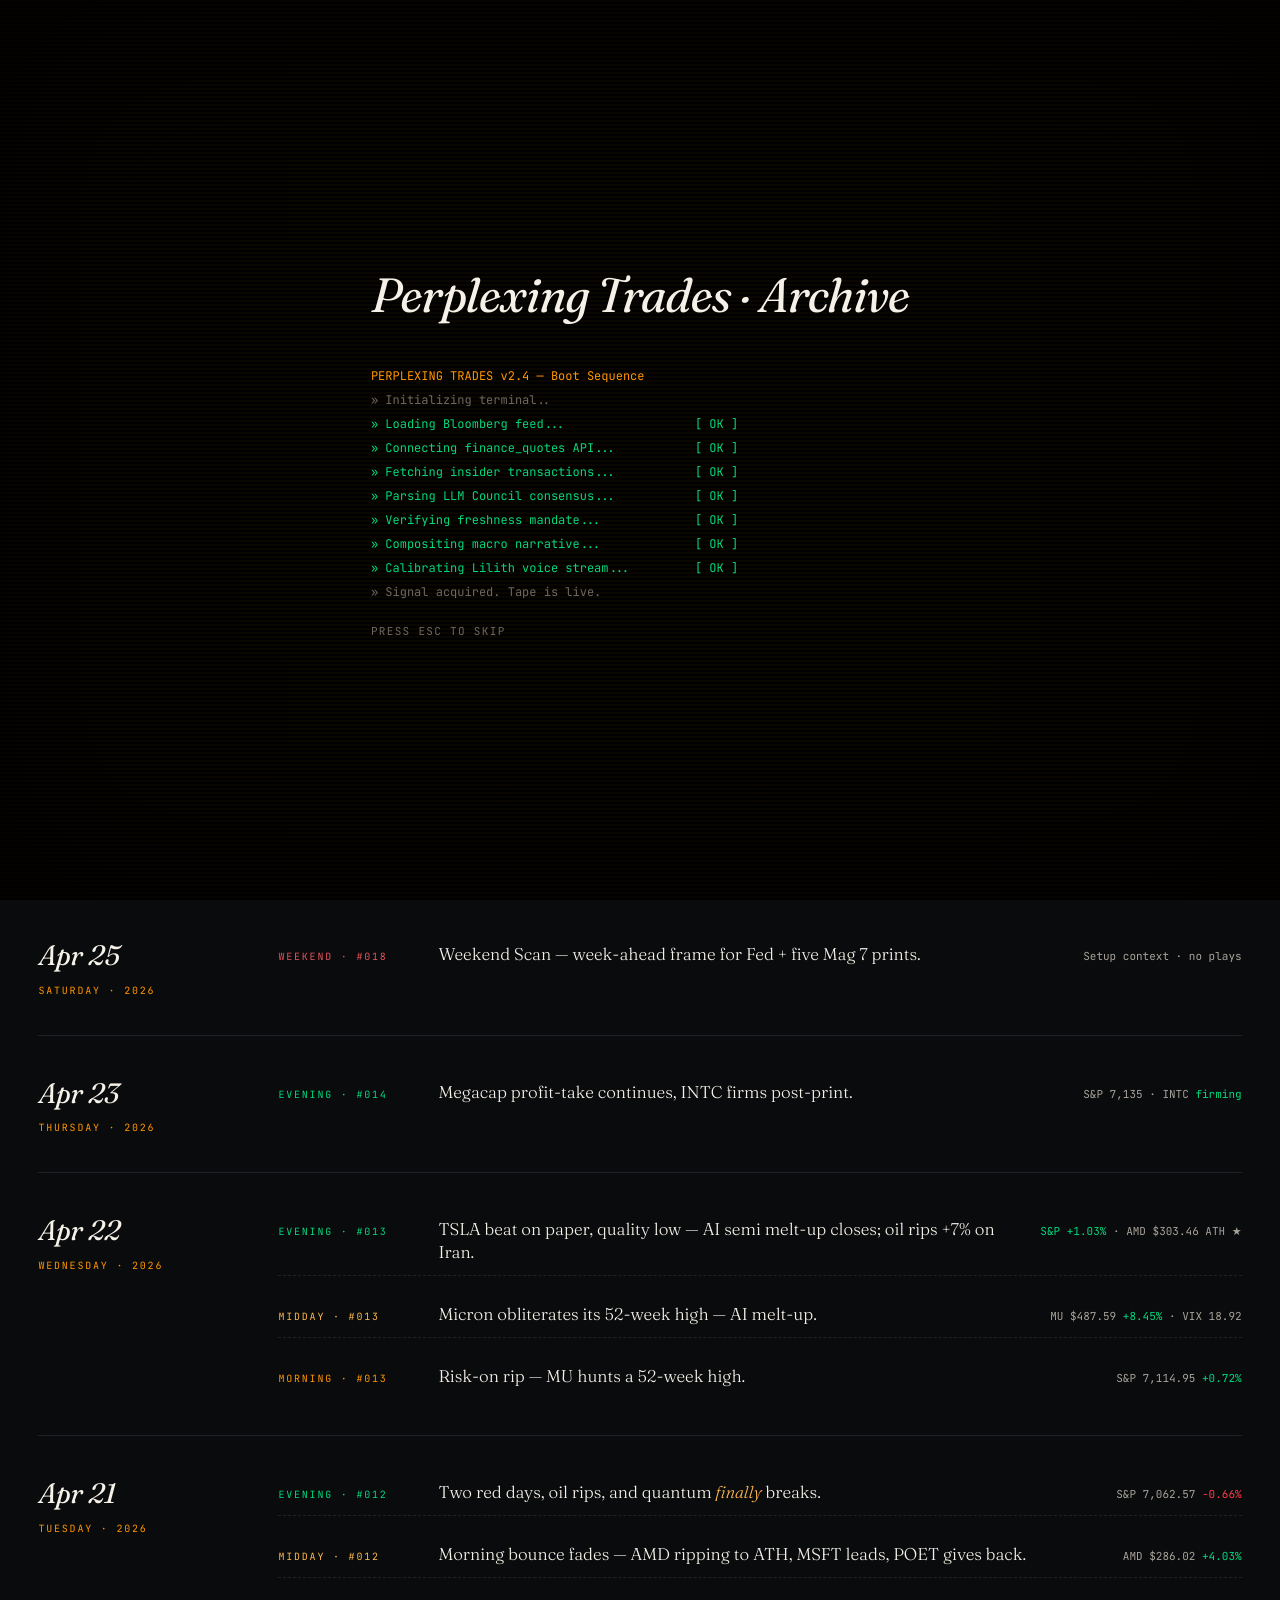
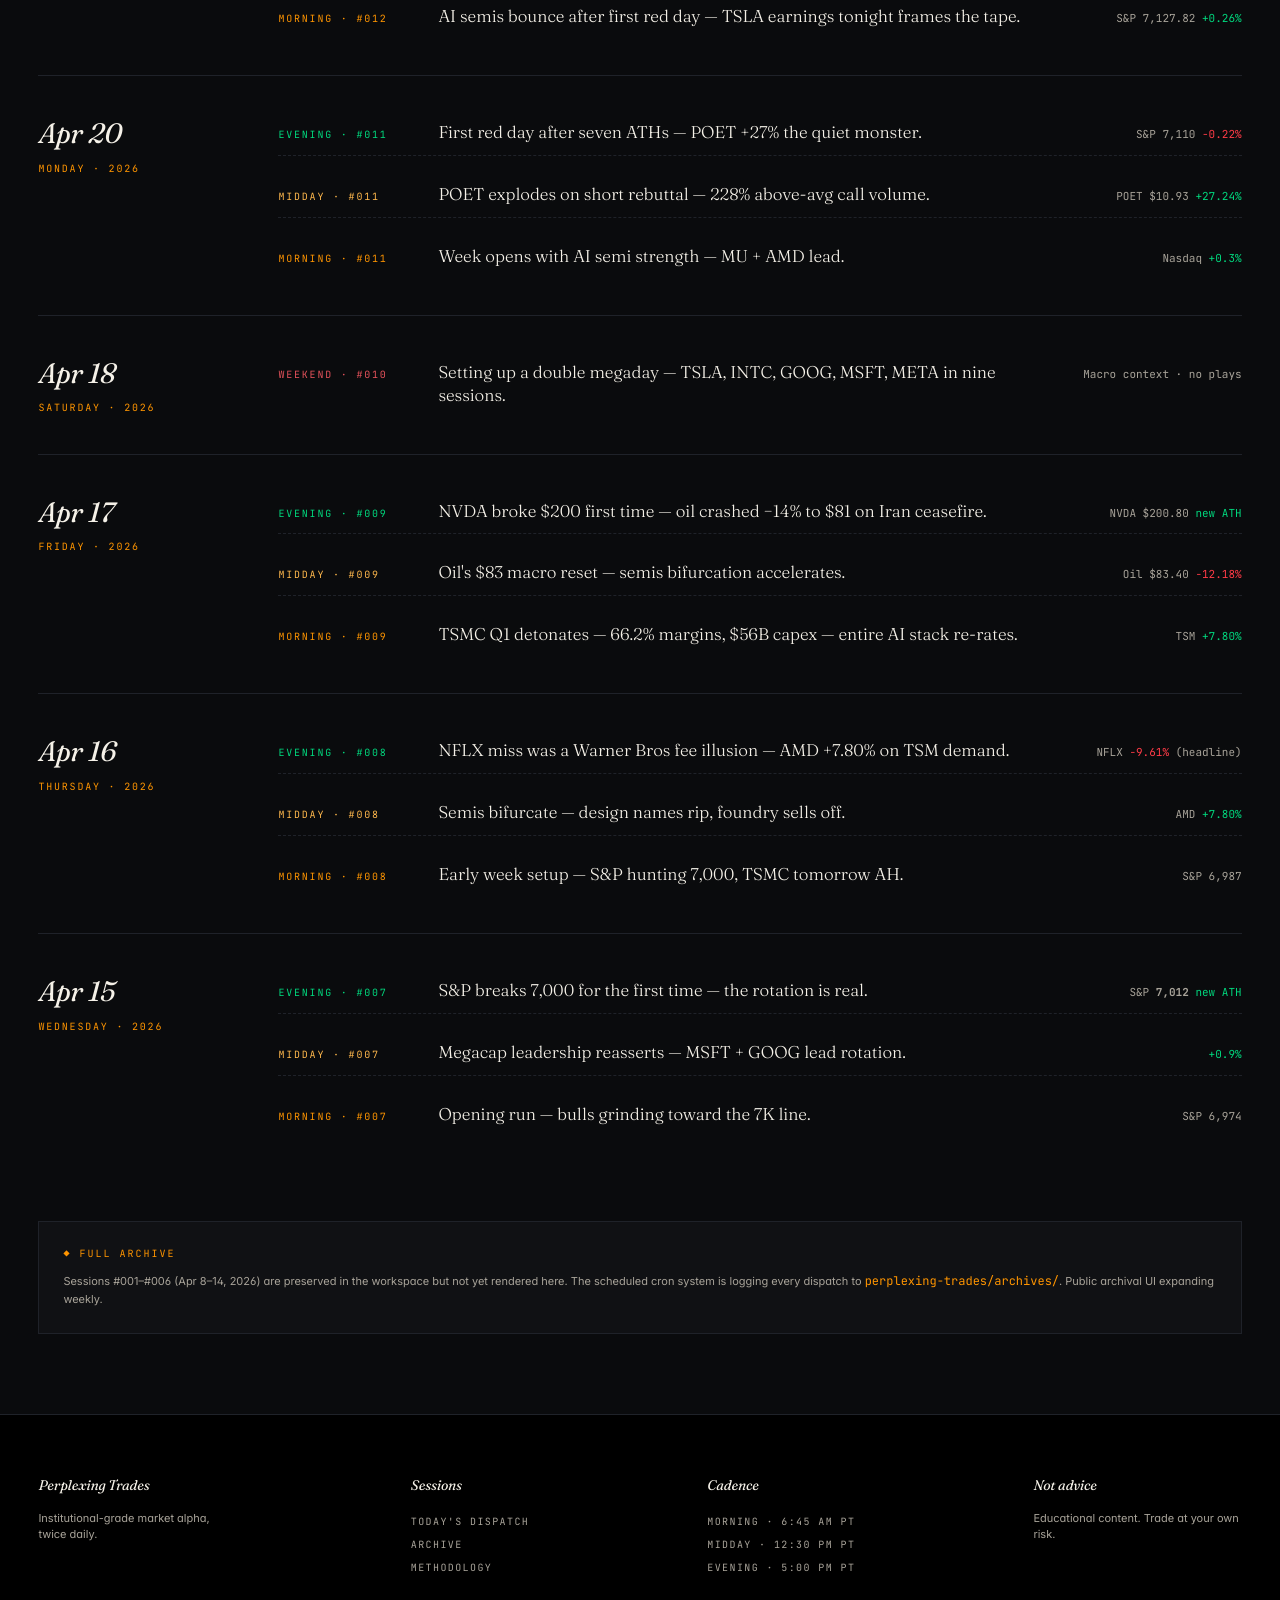
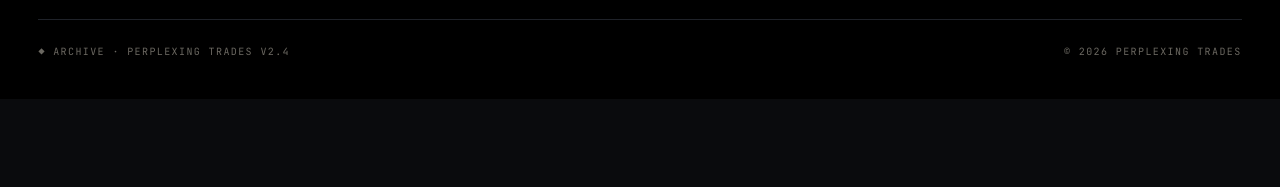
==== archive.html @ bf31ba73 "content+infra: Apr 28 Morning Alpha + automation markers - index.html: replace Apr 27 Evening Playbo" ====
<!DOCTYPE html>
<html lang="en">
<head>
<meta charset="UTF-8" />
<meta name="viewport" content="width=device-width, initial-scale=1, maximum-scale=5" />
<title>Archive — Perplexing Trades</title>
<link rel="preconnect" href="https://fonts.googleapis.com" />
<link rel="preconnect" href="https://fonts.gstatic.com" crossorigin />
<link href="https://fonts.googleapis.com/css2?family=Fraunces:ital,opsz,wght@0,9..144,300;0,9..144,400;0,9..144,500;1,9..144,300;1,9..144,400&family=Inter:wght@400;500;600&family=JetBrains+Mono:wght@400;500;600&display=swap" rel="stylesheet" />
<link rel="stylesheet" href="styles.css" />
<link rel="icon" type="image/svg+xml" href="data:image/svg+xml,%3Csvg xmlns='http://www.w3.org/2000/svg' viewBox='0 0 32 32'%3E%3Crect width='32' height='32' fill='%230A0B0D'/%3E%3Cpath d='M8 10h6a4 4 0 110 8H8V10zm0 10h6a4 4 0 110 8H8v-8z' fill='%23FF9500'/%3E%3C/svg%3E" />
<style>
  .arc-hero { padding: 100px var(--gutter) 40px; max-width: 1400px; margin: 0 auto; }
  .arc-hero .eyebrow { font-family: var(--mono); font-size: var(--text-xs); letter-spacing: 0.2em; text-transform: uppercase; color: var(--amber); margin-bottom: 28px; }
  .arc-hero h1 { font-family: var(--serif); font-weight: 400; font-size: clamp(42px, 6vw, 84px); line-height: 0.98; letter-spacing: -0.02em; color: var(--ink); max-width: 20ch; }
  .arc-hero h1 em { font-style: italic; color: var(--amber-soft); }
  .arc-hero .lede { font-family: var(--serif); font-size: var(--text-lg); line-height: 1.55; color: var(--ink-mute); max-width: 62ch; margin-top: 32px; font-weight: 300; }
  .arc-list { max-width: 1400px; margin: 0 auto; padding: 40px var(--gutter) 80px; }

  .arc-day {
    border-top: 1px solid var(--line);
    padding: 36px 0;
    display: grid;
    grid-template-columns: 200px 1fr;
    gap: 40px;
    transition: background .2s;
  }
  .arc-day:last-child { border-bottom: 1px solid var(--line); }
  .arc-day .date {
    font-family: var(--mono);
    font-size: var(--text-xs);
    letter-spacing: 0.18em;
    text-transform: uppercase;
    color: var(--amber);
    line-height: 1.6;
  }
  .arc-day .date strong { display: block; font-family: var(--serif); font-size: 28px; font-style: italic; font-weight: 400; color: var(--ink); letter-spacing: -0.01em; text-transform: none; margin-bottom: 4px; }
  .arc-day .sessions { display: flex; flex-direction: column; gap: 18px; }
  .arc-sess { display: flex; gap: 20px; align-items: baseline; padding: 10px 0; border-bottom: 1px dashed var(--line); }
  .arc-sess:last-child { border-bottom: none; }
  .arc-sess .kind { font-family: var(--mono); font-size: 10px; letter-spacing: 0.18em; text-transform: uppercase; color: var(--ink-mute); min-width: 140px; }
  .arc-sess .kind.morning { color: var(--amber); }
  .arc-sess .kind.midday { color: var(--amber-soft); }
  .arc-sess .kind.evening { color: var(--bull); }
  .arc-sess .kind.weekend { color: var(--cherry); }
  .arc-sess .title { font-family: var(--serif); font-size: var(--text-lg); color: var(--ink); line-height: 1.35; flex: 1; font-weight: 300; }
  .arc-sess .title em { font-style: italic; color: var(--amber-soft); }
  .arc-sess .stats { font-family: var(--mono); font-size: var(--text-sm); color: var(--ink-mute); font-feature-settings: 'tnum'; }
  .arc-sess .stats .up { color: var(--bull); } .arc-sess .stats .dn { color: var(--bear); }
  .arc-filter { display: flex; gap: 20px; padding: 20px 0; margin-bottom: 20px; font-family: var(--mono); font-size: var(--text-xs); letter-spacing: 0.14em; text-transform: uppercase; }
  .arc-filter .f { color: var(--ink-mute); cursor: default; padding: 6px 14px; border: 1px solid var(--line); border-radius: 2px; }
  .arc-filter .f.active { color: var(--amber); border-color: var(--amber); }

  @media (max-width: 900px) {
    .arc-day { grid-template-columns: 1fr; gap: 14px; }
    .arc-sess { flex-direction: column; gap: 4px; align-items: flex-start; }
    .arc-sess .kind { min-width: 0; }
  }
</style>
</head>
<body>

<div id="boot" class="boot">
  <div class="boot-scan"></div>
  <div class="boot-crt"></div>
  <div class="boot-inner">
    <div class="boot-title">Perplexing <em>Trades</em> · Archive</div>
    <div id="boot-log" class="boot-log"></div>
    <div style="margin-top:20px;color:var(--ink-dim);font-size:11px;letter-spacing:.12em;">PRESS ESC TO SKIP</div>
  </div>
</div>
<div class="grain"></div>

<header class="topbar">
  <div class="topbar-left">
    <a href="index.html" class="logo" style="border:none">
      <svg width="22" height="22" viewBox="0 0 24 24" fill="none"><rect x="1.5" y="1.5" width="21" height="21" stroke="currentColor" stroke-width="1.5"/><path d="M6 6h5a2.5 2.5 0 010 5H6V6zm0 7h12" stroke="currentColor" stroke-width="1.8" stroke-linecap="square"/></svg>
      Perplexing <em style="font-style:italic">Trades</em>
    </a>
    <span class="sess-badge">Archive · All Dispatches</span>
  </div>
  <div class="topbar-right">
    <nav class="nav">
      <a href="index.html">Market Alpha</a>
      <a href="methodology.html">Methodology</a>
      <a href="archive.html" class="active">Archive</a>
    </nav>
    <div class="timestamp" id="live-ts"></div>
  </div>
</header>

<section class="arc-hero">
  <div class="eyebrow">◆ Archive · Sessions #001 to #019</div>
  <h1>Every dispatch, <em>searchable</em> and dated.</h1>
  <p class="lede">Morning Alpha, Midday Pulse, Evening Playbook, Weekend Scan — every session lands here with its headline, story summary, and the day's tape. Browse, jump, or read in sequence.</p>
</section>

<section class="arc-list">
  <div class="arc-filter">
    <span class="f active">All</span>
    <span class="f">Morning</span>
    <span class="f">Midday</span>
    <span class="f">Evening</span>
    <span class="f">Weekend</span>
  </div>

  <!--
    PT_ARCHIVE_ROWS_START
    Scheduled agents append the latest session row(s) at the TOP of this zone.
    Match the existing markup pattern. Group by date with .arc-day; within
    each day, list sessions newest-first (Evening above Midday above Morning).
    Do not edit rows older than the most recent two days from this zone.
  -->

  <!-- Apr 28 — Session #020 -->
  <div class="arc-day">
    <div class="date"><strong>Apr 28</strong>Tuesday · 2026</div>
    <div class="sessions">
      <div class="arc-sess">
        <span class="kind morning">Morning · #020</span>
        <span class="title">Futures soften into <em>Mag 7 + FOMC apex</em> — oil rips, gold sells, dispersion is the trade.</span>
        <span class="stats">SPY 712.54 <span class="dn">−0.37%</span> · USO <span class="up">+3.03%</span></span>
      </div>
    </div>
  </div>

  <!-- Apr 27 — Session #019 -->
  <div class="arc-day">
    <div class="date"><strong>Apr 27</strong>Monday · 2026</div>
    <div class="sessions">
      <div class="arc-sess">
        <span class="kind evening">Evening · #019</span>
        <span class="title">Tape holds firm into <em>Mag 7 + Fed week</em> — Hormuz oil bid, AI bifurcates.</span>
        <span class="stats">SPY 715.10 <span class="up">+0.16%</span> · NVDA <span class="up">+4.00%</span></span>
      </div>
    </div>
  </div>

  <!-- Apr 25 — Session #018 weekend -->
  <div class="arc-day">
    <div class="date"><strong>Apr 25</strong>Saturday · 2026</div>
    <div class="sessions">
      <div class="arc-sess">
        <span class="kind weekend">Weekend · #018</span>
        <span class="title">Weekend Scan — week-ahead frame for Fed + five Mag 7 prints.</span>
        <span class="stats">Setup context · no plays</span>
      </div>
    </div>
  </div>

  <!-- Apr 23 — Session #014 -->
  <div class="arc-day">
    <div class="date"><strong>Apr 23</strong>Thursday · 2026</div>
    <div class="sessions">
      <div class="arc-sess">
        <span class="kind evening">Evening · #014</span>
        <span class="title">Megacap profit-take continues, INTC firms post-print.</span>
        <span class="stats">S&amp;P 7,135 · INTC <span class="up">firming</span></span>
      </div>
    </div>
  </div>

  <!-- Apr 22 — Session #013 -->
  <div class="arc-day">
    <div class="date"><strong>Apr 22</strong>Wednesday · 2026</div>
    <div class="sessions">
      <div class="arc-sess">
        <span class="kind evening">Evening · #013</span>
        <span class="title">TSLA beat on paper, quality low — AI semi melt-up closes; oil rips +7% on Iran.</span>
        <span class="stats"><span class="up">S&amp;P +1.03%</span> · AMD $303.46 ATH ★</span>
      </div>
      <div class="arc-sess">
        <span class="kind midday">Midday · #013</span>
        <span class="title">Micron obliterates its 52-week high — AI melt-up.</span>
        <span class="stats">MU $487.59 <span class="up">+8.45%</span> · VIX 18.92</span>
      </div>
      <div class="arc-sess">
        <span class="kind morning">Morning · #013</span>
        <span class="title">Risk-on rip — MU hunts a 52-week high.</span>
        <span class="stats">S&amp;P 7,114.95 <span class="up">+0.72%</span></span>
      </div>
    </div>
  </div>

  <!-- Apr 21 — Session #012 -->
  <div class="arc-day">
    <div class="date"><strong>Apr 21</strong>Tuesday · 2026</div>
    <div class="sessions">
      <div class="arc-sess">
        <span class="kind evening">Evening · #012</span>
        <span class="title">Two red days, oil rips, and quantum <em>finally</em> breaks.</span>
        <span class="stats">S&amp;P 7,062.57 <span class="dn">−0.66%</span></span>
      </div>
      <div class="arc-sess">
        <span class="kind midday">Midday · #012</span>
        <span class="title">Morning bounce fades — AMD ripping to ATH, MSFT leads, POET gives back.</span>
        <span class="stats">AMD $286.02 <span class="up">+4.03%</span></span>
      </div>
      <div class="arc-sess">
        <span class="kind morning">Morning · #012</span>
        <span class="title">AI semis bounce after first red day — TSLA earnings tonight frames the tape.</span>
        <span class="stats">S&amp;P 7,127.82 <span class="up">+0.26%</span></span>
      </div>
    </div>
  </div>

  <!-- Apr 20 — Session #011 -->
  <div class="arc-day">
    <div class="date"><strong>Apr 20</strong>Monday · 2026</div>
    <div class="sessions">
      <div class="arc-sess">
        <span class="kind evening">Evening · #011</span>
        <span class="title">First red day after seven ATHs — POET +27% the quiet monster.</span>
        <span class="stats">S&amp;P 7,110 <span class="dn">−0.22%</span></span>
      </div>
      <div class="arc-sess">
        <span class="kind midday">Midday · #011</span>
        <span class="title">POET explodes on short rebuttal — 228% above-avg call volume.</span>
        <span class="stats">POET $10.93 <span class="up">+27.24%</span></span>
      </div>
      <div class="arc-sess">
        <span class="kind morning">Morning · #011</span>
        <span class="title">Week opens with AI semi strength — MU + AMD lead.</span>
        <span class="stats">Nasdaq <span class="up">+0.3%</span></span>
      </div>
    </div>
  </div>

  <!-- Apr 18 Weekend Scan -->
  <div class="arc-day">
    <div class="date"><strong>Apr 18</strong>Saturday · 2026</div>
    <div class="sessions">
      <div class="arc-sess">
        <span class="kind weekend">Weekend · #010</span>
        <span class="title">Setting up a double megaday — TSLA, INTC, GOOG, MSFT, META in nine sessions.</span>
        <span class="stats">Macro context · no plays</span>
      </div>
    </div>
  </div>

  <!-- Apr 17 Session #009 -->
  <div class="arc-day">
    <div class="date"><strong>Apr 17</strong>Friday · 2026</div>
    <div class="sessions">
      <div class="arc-sess">
        <span class="kind evening">Evening · #009</span>
        <span class="title">NVDA broke $200 first time — oil crashed −14% to $81 on Iran ceasefire.</span>
        <span class="stats">NVDA $200.80 <span class="up">new ATH</span></span>
      </div>
      <div class="arc-sess">
        <span class="kind midday">Midday · #009</span>
        <span class="title">Oil's $83 macro reset — semis bifurcation accelerates.</span>
        <span class="stats">Oil $83.40 <span class="dn">−12.18%</span></span>
      </div>
      <div class="arc-sess">
        <span class="kind morning">Morning · #009</span>
        <span class="title">TSMC Q1 detonates — 66.2% margins, $56B capex — entire AI stack re-rates.</span>
        <span class="stats">TSM <span class="up">+7.80%</span></span>
      </div>
    </div>
  </div>

  <!-- Apr 16 #008 -->
  <div class="arc-day">
    <div class="date"><strong>Apr 16</strong>Thursday · 2026</div>
    <div class="sessions">
      <div class="arc-sess">
        <span class="kind evening">Evening · #008</span>
        <span class="title">NFLX miss was a Warner Bros fee illusion — AMD +7.80% on TSM demand.</span>
        <span class="stats">NFLX <span class="dn">−9.61%</span> (headline)</span>
      </div>
      <div class="arc-sess">
        <span class="kind midday">Midday · #008</span>
        <span class="title">Semis bifurcate — design names rip, foundry sells off.</span>
        <span class="stats">AMD <span class="up">+7.80%</span></span>
      </div>
      <div class="arc-sess">
        <span class="kind morning">Morning · #008</span>
        <span class="title">Early week setup — S&amp;P hunting 7,000, TSMC tomorrow AH.</span>
        <span class="stats">S&amp;P 6,987</span>
      </div>
    </div>
  </div>

  <!-- Apr 15 #007 -->
  <div class="arc-day">
    <div class="date"><strong>Apr 15</strong>Wednesday · 2026</div>
    <div class="sessions">
      <div class="arc-sess">
        <span class="kind evening">Evening · #007</span>
        <span class="title">S&amp;P breaks 7,000 for the first time — the rotation is real.</span>
        <span class="stats">S&amp;P <strong>7,012</strong> <span class="up">new ATH</span></span>
      </div>
      <div class="arc-sess">
        <span class="kind midday">Midday · #007</span>
        <span class="title">Megacap leadership reasserts — MSFT + GOOG lead rotation.</span>
        <span class="stats"><span class="up">+0.9%</span></span>
      </div>
      <div class="arc-sess">
        <span class="kind morning">Morning · #007</span>
        <span class="title">Opening run — bulls grinding toward the 7K line.</span>
        <span class="stats">S&amp;P 6,974</span>
      </div>
    </div>
  </div>

  <!-- PT_ARCHIVE_ROWS_END -->

  <!-- Archive note -->
  <div style="margin-top: 48px; padding: 24px; background: var(--bg-elev); border: 1px solid var(--line); font-family: var(--sans); font-size: var(--text-sm); color: var(--ink-mute); line-height: 1.6;">
    <span style="font-family: var(--mono); font-size: 10px; letter-spacing: 0.2em; text-transform: uppercase; color: var(--amber); display: block; margin-bottom: 10px;">◆ Full archive</span>
    Sessions #001–#006 (Apr 8–14, 2026) are preserved in the workspace but not yet rendered here. The scheduled cron system is logging every dispatch to <code style="font-family: var(--mono); color: var(--amber); font-size: 12px;">perplexing-trades/archives/</code>. Public archival UI expanding weekly.
  </div>
</section>

<footer class="footer">
  <div class="footer-wrap">
    <div class="fcol">
      <h4>Perplexing <em>Trades</em></h4>
      <p style="color:var(--ink-mute);font-family:var(--sans);text-transform:none;letter-spacing:0;font-size:var(--text-sm);max-width:28ch;">Institutional-grade market alpha, twice daily.</p>
    </div>
    <div class="fcol">
      <h4>Sessions</h4>
      <a href="index.html">Today's Dispatch</a>
      <a href="archive.html">Archive</a>
      <a href="methodology.html">Methodology</a>
    </div>
    <div class="fcol">
      <h4>Cadence</h4>
      <span style="color:var(--ink-mute);display:block;padding:4px 0;">Morning · 6:45 AM PT</span>
      <span style="color:var(--ink-mute);display:block;padding:4px 0;">Midday · 12:30 PM PT</span>
      <span style="color:var(--ink-mute);display:block;padding:4px 0;">Evening · 5:00 PM PT</span>
    </div>
    <div class="fcol">
      <h4>Not advice</h4>
      <p style="color:var(--ink-mute);font-family:var(--sans);text-transform:none;letter-spacing:0;font-size:var(--text-sm);max-width:30ch;">Educational content. Trade at your own risk.</p>
    </div>
  </div>
  <div class="footer-bar">
    <span>◆ Archive · Perplexing Trades v2.4</span>
    <span>© 2026 Perplexing Trades</span>
  </div>
</footer>

<script src="app.js"></script>
</body>
</html>
---- styles.css ----
/* ============================================
   PERPLEXING TRADES — BLOOMBERG × A24 SYSTEM
   Deep charcoal near-black · institutional amber
   Editorial serif · monospace data · cinematic grain
   ============================================ */

:root {
  /* Palette */
  --bg: #0A0B0D;
  --bg-elev: #101114;
  --bg-card: #13151A;
  --bg-hover: #181A20;
  --line: #1F2229;
  --line-bright: #2D3138;

  --ink: #F5F1E8;           /* editorial off-white */
  --ink-mute: #A8A399;
  --ink-dim: #6B6861;

  --amber: #FF9500;         /* Bloomberg-adjacent */
  --amber-soft: #FFB84D;
  --amber-deep: #CC7700;

  --bull: #00D97E;          /* restrained green */
  --bear: #FF3B47;          /* muted red */
  --neutral: var(--amber);

  --cherry: #E4525B;        /* Lilith accent */

  /* Typography */
  --serif: 'Fraunces', 'GT Sectra', 'Canela', Georgia, serif;
  --sans: 'Inter', 'GT America', -apple-system, sans-serif;
  --mono: 'JetBrains Mono', 'IBM Plex Mono', monospace;

  /* Scale */
  --text-xs: 10px;
  --text-sm: 11px;
  --text-body: 13px;
  --text-md: 14px;
  --text-lg: 17px;
  --text-xl: 22px;
  --text-2xl: 32px;
  --text-3xl: 48px;
  --text-hero: clamp(42px, 6.5vw, 104px);

  /* Space */
  --gutter: clamp(16px, 3vw, 40px);
  --rhythm: 64px;
}

* { box-sizing: border-box; margin: 0; padding: 0; }
html { scroll-behavior: smooth; }
body {
  background: var(--bg);
  color: var(--ink);
  font-family: var(--sans);
  font-size: var(--text-body);
  line-height: 1.5;
  font-feature-settings: 'ss01', 'cv11', 'cv09';
  -webkit-font-smoothing: antialiased;
  text-rendering: geometricPrecision;
  overflow-x: hidden;
}

/* ─── GRAIN OVERLAY (cinematic) ─── */
.grain {
  position: fixed; inset: 0; pointer-events: none; z-index: 200;
  opacity: 0.09;
  mix-blend-mode: overlay;
  background-image: url("data:image/svg+xml,%3Csvg viewBox='0 0 300 300' xmlns='http://www.w3.org/2000/svg'%3E%3Cfilter id='n'%3E%3CfeTurbulence type='fractalNoise' baseFrequency='0.9' numOctaves='3'/%3E%3C/filter%3E%3Crect width='100%25' height='100%25' filter='url(%23n)' opacity='0.65'/%3E%3C/svg%3E");
}

/* ─── LINKS ─── */
a { color: var(--amber); text-decoration: none; border-bottom: 1px solid rgba(255,149,0,0.2); transition: border-color .2s; }
a:hover { border-bottom-color: var(--amber); }

/* ─── TOP BAR ─── */
.topbar {
  position: sticky; top: 0; z-index: 100;
  background: rgba(10,11,13,0.85);
  backdrop-filter: blur(20px) saturate(1.2);
  border-bottom: 1px solid var(--line);
  padding: 10px var(--gutter);
  display: flex; align-items: center; justify-content: space-between;
  font-family: var(--mono);
  font-size: var(--text-xs);
  letter-spacing: 0.12em;
  text-transform: uppercase;
}
.topbar-left { display: flex; align-items: center; gap: 24px; }
.logo { display: flex; align-items: center; gap: 10px; font-family: var(--serif); font-size: var(--text-lg); letter-spacing: 0; text-transform: none; color: var(--ink); font-weight: 500; font-style: italic; }
.logo svg { color: var(--amber); }
.sess-badge { display: flex; align-items: center; gap: 8px; color: var(--amber); font-weight: 500; }
.sess-badge::before { content: ''; width: 6px; height: 6px; border-radius: 50%; background: var(--amber); box-shadow: 0 0 12px var(--amber); animation: pulse 2s ease-in-out infinite; }
@keyframes pulse { 0%, 100% { opacity: 1; } 50% { opacity: 0.3; } }
.topbar-right { display: flex; align-items: center; gap: 20px; color: var(--ink-mute); }
.topbar-right .nav { display: flex; gap: 18px; }
.topbar-right a { border: none; color: var(--ink-mute); }
.topbar-right a:hover { color: var(--ink); }
.topbar-right a.active { color: var(--amber); }
.timestamp { color: var(--ink-mute); }
.timestamp strong { color: var(--ink); font-weight: 500; }

/* ─── TICKER TAPE ─── */
.ticker-tape {
  background: #000;
  border-bottom: 1px solid var(--line);
  overflow: hidden;
  padding: 10px 0;
  font-family: var(--mono);
  font-size: var(--text-xs);
  letter-spacing: 0.08em;
}
.ticker-track { display: flex; gap: 48px; white-space: nowrap; animation: scroll 80s linear infinite; }
.ticker-item { color: var(--ink-mute); }
.ticker-item .t { color: var(--amber); font-weight: 600; margin-right: 8px; }
.ticker-item .up { color: var(--bull); }
.ticker-item .dn { color: var(--bear); }
@keyframes scroll { from { transform: translateX(0); } to { transform: translateX(-50%); } }

/* ─── HERO ─── */
.hero {
  padding: 80px var(--gutter) 60px;
  position: relative;
  max-width: 1600px; margin: 0 auto;
}
.hero-meta {
  display: flex; gap: 32px; align-items: center;
  margin-bottom: 56px;
  font-family: var(--mono);
  font-size: var(--text-xs);
  letter-spacing: 0.14em;
  text-transform: uppercase;
  color: var(--ink-dim);
}
.hero-meta .dot { color: var(--amber); }
.hero-eyebrow {
  font-family: var(--mono);
  font-size: var(--text-xs);
  letter-spacing: 0.2em;
  text-transform: uppercase;
  color: var(--amber);
  margin-bottom: 28px;
}
.hero h1 {
  font-family: var(--serif);
  font-weight: 400;
  font-size: var(--text-hero);
  line-height: 0.96;
  letter-spacing: -0.02em;
  color: var(--ink);
  max-width: 16ch;
  margin-bottom: 48px;
}
.hero h1 em { font-style: italic; color: var(--amber-soft); }
.hero-grid {
  display: grid;
  grid-template-columns: 1.3fr 1fr;
  gap: 80px;
  align-items: start;
}
.hero-narrative p {
  font-family: var(--serif);
  font-size: var(--text-lg);
  line-height: 1.6;
  color: var(--ink);
  margin-bottom: 22px;
  font-weight: 300;
}
.hero-narrative p:first-child::first-letter {
  font-family: var(--serif);
  float: left;
  font-size: 72px;
  line-height: 0.85;
  padding: 8px 10px 0 0;
  color: var(--amber);
  font-weight: 400;
}
.hero-narrative sup { color: var(--amber); font-family: var(--mono); font-size: 10px; font-weight: 600; cursor: help; padding-left: 2px; }

.hero-aside {
  position: sticky; top: 72px;
  border-left: 1px solid var(--line);
  padding-left: 32px;
}
.hero-aside .aside-label {
  font-family: var(--mono);
  font-size: var(--text-xs);
  letter-spacing: 0.18em;
  text-transform: uppercase;
  color: var(--amber);
  margin-bottom: 24px;
}
.ha-stat { padding: 16px 0; border-bottom: 1px solid var(--line); }
.ha-stat:last-child { border-bottom: none; }
.ha-stat-label { font-family: var(--mono); font-size: var(--text-xs); color: var(--ink-mute); letter-spacing: 0.1em; text-transform: uppercase; margin-bottom: 6px; }
.ha-stat-val { font-family: var(--serif); font-size: 28px; line-height: 1; color: var(--ink); letter-spacing: -0.01em; }
.ha-stat-chg { font-family: var(--mono); font-size: var(--text-sm); margin-top: 6px; }
.up { color: var(--bull); } .dn { color: var(--bear); } .neut { color: var(--amber); }

/* ─── SECTION ─── */
.section { max-width: 1600px; margin: 0 auto; padding: 80px var(--gutter); position: relative; }
.section-head {
  display: flex; align-items: baseline; justify-content: space-between;
  margin-bottom: 48px;
  padding-bottom: 18px;
  border-bottom: 1px solid var(--line);
}
.section-head .sh-left { display: flex; align-items: baseline; gap: 24px; }
.section-head h2 {
  font-family: var(--serif);
  font-weight: 400;
  font-size: 36px;
  letter-spacing: -0.01em;
  color: var(--ink);
}
.section-head h2 em { font-style: italic; color: var(--amber); }
.section-head .kicker {
  font-family: var(--mono);
  font-size: var(--text-xs);
  letter-spacing: 0.2em;
  text-transform: uppercase;
  color: var(--ink-mute);
}
.section-head .rhs {
  font-family: var(--mono);
  font-size: var(--text-xs);
  letter-spacing: 0.14em;
  text-transform: uppercase;
  color: var(--ink-dim);
}

/* ─── KEY NUMBERS TABLE ─── */
.kn-wrap { overflow-x: auto; margin: 0 calc(-1 * var(--gutter)); padding: 0 var(--gutter); }
table.kn-table {
  width: 100%;
  border-collapse: collapse;
  font-family: var(--mono);
  font-size: var(--text-sm);
  min-width: 720px;
}
.kn-table thead th {
  text-align: left;
  padding: 10px 16px;
  border-bottom: 1px solid var(--line-bright);
  font-family: var(--mono);
  font-size: 10px;
  letter-spacing: 0.18em;
  text-transform: uppercase;
  color: var(--ink-mute);
  font-weight: 500;
  background: var(--bg);
  position: sticky; top: 0;
}
.kn-table tbody tr { transition: background .15s; }
.kn-table tbody tr:hover { background: var(--bg-hover); }
.kn-table tbody td {
  padding: 13px 16px;
  border-bottom: 1px solid var(--line);
  vertical-align: middle;
}
.kn-table td.sym { color: var(--amber); font-weight: 600; letter-spacing: 0.04em; }
.kn-table td.name { font-family: var(--sans); color: var(--ink); font-size: var(--text-sm); }
.kn-table td.price { text-align: right; color: var(--ink); font-feature-settings: 'tnum'; letter-spacing: 0; }
.kn-table td.chg { text-align: right; font-feature-settings: 'tnum'; }
.kn-table td.note { font-family: var(--sans); color: var(--ink-mute); font-size: var(--text-sm); }
.kn-table .spark { width: 68px; height: 18px; }

/* ─── SECTOR VIBES ─── */
.sv-grid { display: grid; grid-template-columns: repeat(auto-fit, minmax(220px, 1fr)); gap: 1px; background: var(--line); border: 1px solid var(--line); }
.sv-item { background: var(--bg-card); padding: 24px; position: relative; }
.sv-item::before {
  content: ''; position: absolute; top: 0; left: 0; height: 3px; width: 40px;
}
.sv-item.bull::before { background: var(--bull); }
.sv-item.bear::before { background: var(--bear); }
.sv-item.neutral::before { background: var(--amber); }
.sv-label { font-family: var(--mono); font-size: 10px; letter-spacing: 0.2em; text-transform: uppercase; color: var(--ink-mute); margin-bottom: 14px; }
.sv-vibe { font-family: var(--serif); font-size: 22px; font-weight: 400; color: var(--ink); margin-bottom: 10px; letter-spacing: -0.01em; }
.sv-item.bull .sv-vibe { color: var(--bull); }
.sv-item.bear .sv-vibe { color: var(--bear); }
.sv-item.neutral .sv-vibe { color: var(--amber); }
.sv-note { font-size: var(--text-sm); color: var(--ink-mute); line-height: 1.5; font-family: var(--sans); }

/* ─── PLAYS GRID (editorial cards) ─── */
.plays { display: grid; grid-template-columns: repeat(auto-fit, minmax(320px, 1fr)); gap: 1px; background: var(--line); border: 1px solid var(--line); }
.play {
  background: var(--bg-card);
  padding: 28px;
  position: relative;
  display: flex; flex-direction: column; gap: 16px;
  transition: background .2s;
}
.play:hover { background: var(--bg-hover); }
.play::before { content: ''; position: absolute; top: 0; left: 0; width: 4px; height: 100%; background: var(--line); }
.play.bull::before { background: var(--bull); }
.play.bear::before { background: var(--bear); }
.play-head { display: flex; align-items: baseline; justify-content: space-between; }
.play-sym { font-family: var(--serif); font-size: 34px; font-weight: 500; letter-spacing: -0.02em; color: var(--ink); line-height: 1; }
.play-dir { font-family: var(--mono); font-size: var(--text-xs); letter-spacing: 0.2em; text-transform: uppercase; padding: 4px 10px; border: 1px solid var(--line-bright); border-radius: 2px; }
.play.bull .play-dir { color: var(--bull); border-color: rgba(0,217,126,0.4); }
.play.bear .play-dir { color: var(--bear); border-color: rgba(255,59,71,0.4); }
.play-name { font-family: var(--mono); font-size: var(--text-sm); color: var(--ink-mute); letter-spacing: 0.08em; text-transform: uppercase; margin-top: -10px; }
.play-levels { display: grid; grid-template-columns: 1fr 1fr; gap: 10px 14px; padding: 14px 0; border-top: 1px solid var(--line); border-bottom: 1px solid var(--line); font-family: var(--mono); font-size: var(--text-sm); }
.play-levels .lbl { font-size: 10px; letter-spacing: 0.16em; text-transform: uppercase; color: var(--ink-mute); margin-bottom: 4px; }
.play-levels .val { color: var(--ink); font-feature-settings: 'tnum'; line-height: 1.35; }
.play-levels .val.tp-s { color: var(--bull); }
.play-levels .val.tp-l { color: var(--amber); }
.play-levels .val.stop { color: var(--bear); }
.play-levels .val.entry { color: var(--ink); }
.play-levels .sub { display: block; font-size: 10px; color: var(--ink-mute); margin-top: 4px; letter-spacing: 0.02em; text-transform: none; white-space: normal; word-break: break-word; overflow-wrap: anywhere; line-height: 1.4; }
.play-body { font-family: var(--serif); font-size: var(--text-md); color: var(--ink); line-height: 1.55; font-weight: 300; }
.play-caption { font-family: var(--mono); font-size: 10px; letter-spacing: 0.18em; text-transform: uppercase; color: var(--amber); margin-bottom: 6px; }
.play-caption.bear-c { color: var(--bear); }
.play-caption.bull-c { color: var(--bull); }
.play-breaker { font-size: var(--text-sm); color: var(--ink-mute); line-height: 1.55; font-family: var(--sans); }

/* ─── LILITH BLOCK ─── */
.lilith-section { padding: 80px var(--gutter); background: linear-gradient(180deg, transparent 0%, rgba(255,149,0,0.04) 100%); }
.lilith-wrap { max-width: 1600px; margin: 0 auto; display: grid; grid-template-columns: 360px 1fr; gap: 64px; align-items: center; }
.lilith-portrait { position: relative; aspect-ratio: 1; overflow: hidden; border: 1px solid var(--line-bright); }
.lilith-portrait img { width: 100%; height: 100%; object-fit: cover; filter: contrast(1.05) saturate(0.95); }
.lilith-portrait::after {
  content: ''; position: absolute; inset: 0;
  background: linear-gradient(0deg, rgba(10,11,13,0.7), transparent 60%);
  pointer-events: none;
}
.lilith-credit { position: absolute; bottom: 16px; left: 16px; right: 16px; z-index: 2; font-family: var(--mono); font-size: 10px; letter-spacing: 0.18em; text-transform: uppercase; color: var(--ink); opacity: 0.75; }
.lilith-body .callout-label { font-family: var(--mono); font-size: var(--text-xs); letter-spacing: 0.2em; text-transform: uppercase; color: var(--amber); margin-bottom: 20px; display: flex; align-items: center; gap: 12px; }
.lilith-body .callout-label::before { content: ''; width: 28px; height: 1px; background: var(--amber); }
.lilith-body blockquote { font-family: var(--serif); font-size: clamp(22px, 2.4vw, 32px); line-height: 1.4; font-weight: 300; color: var(--ink); letter-spacing: -0.01em; font-style: italic; }
.lilith-body blockquote::before { content: '"'; font-size: 4em; line-height: 0; color: var(--amber); vertical-align: -0.4em; margin-right: 6px; }
.lilith-signoff { margin-top: 24px; font-family: var(--mono); font-size: var(--text-xs); letter-spacing: 0.18em; text-transform: uppercase; color: var(--ink-mute); }

/* ─── SOURCES ─── */
.sources { background: var(--bg-elev); border: 1px solid var(--line); padding: 32px; }
.sources-head { font-family: var(--mono); font-size: var(--text-xs); letter-spacing: 0.2em; text-transform: uppercase; color: var(--amber); margin-bottom: 20px; }
.sources ol { list-style: none; counter-reset: s; display: grid; grid-template-columns: repeat(auto-fit, minmax(300px, 1fr)); gap: 10px 24px; }
.sources li { counter-increment: s; padding: 6px 0; font-family: var(--sans); font-size: var(--text-sm); color: var(--ink); line-height: 1.5; }
.sources li::before { content: '[' counter(s) ']'; font-family: var(--mono); color: var(--amber); margin-right: 8px; font-size: 10px; letter-spacing: 0.08em; }
.sources a { border: none; }
.sources .date { font-family: var(--mono); font-size: 10px; color: var(--ink-dim); letter-spacing: 0.1em; text-transform: uppercase; margin-left: 6px; }

/* ─── BIG DIVIDER (private only) ─── */
.big-divider {
  margin: 80px 0;
  padding: 40px var(--gutter);
  border-top: 1px solid var(--line-bright);
  border-bottom: 1px solid var(--line-bright);
  background: linear-gradient(90deg, transparent 0%, rgba(255,149,0,0.03) 50%, transparent 100%);
}
.big-divider-inner {
  max-width: 1600px; margin: 0 auto;
  display: flex; align-items: center; justify-content: space-between;
  font-family: var(--mono); font-size: var(--text-xs); letter-spacing: 0.2em; text-transform: uppercase; color: var(--ink-mute);
}
.big-divider .left { display: flex; align-items: center; gap: 16px; }
.big-divider .left .label { font-family: var(--serif); font-style: italic; font-size: 24px; letter-spacing: -0.01em; color: var(--amber); text-transform: none; font-weight: 400; }

/* ─── PORTFOLIO ROWS (private) ─── */
.port-grid { display: grid; grid-template-columns: repeat(auto-fit, minmax(260px, 1fr)); gap: 1px; background: var(--line); border: 1px solid var(--line); }
.port-cell { background: var(--bg-card); padding: 24px; }
.port-lbl { font-family: var(--mono); font-size: 10px; letter-spacing: 0.18em; text-transform: uppercase; color: var(--ink-mute); margin-bottom: 10px; }
.port-val { font-family: var(--serif); font-size: 36px; font-weight: 400; color: var(--ink); letter-spacing: -0.01em; line-height: 1; }
.port-sub { font-family: var(--mono); font-size: var(--text-sm); margin-top: 8px; color: var(--ink-mute); }

.opts-table { width: 100%; border-collapse: collapse; font-family: var(--mono); font-size: var(--text-sm); }
.opts-table th { text-align: left; padding: 10px 16px; border-bottom: 1px solid var(--line-bright); font-size: 10px; letter-spacing: 0.18em; text-transform: uppercase; color: var(--ink-mute); font-weight: 500; }
.opts-table td { padding: 12px 16px; border-bottom: 1px solid var(--line); font-feature-settings: 'tnum'; }
.opts-table td.tick { color: var(--amber); font-weight: 600; }
.opts-table td.nm { font-family: var(--sans); color: var(--ink); font-size: var(--text-sm); }

/* ─── GAME PLAN BOX ─── */
.gameplan { background: var(--bg-card); border: 1px solid var(--line); padding: 40px; }
.gameplan ol { list-style: none; counter-reset: gp; display: flex; flex-direction: column; gap: 20px; }
.gameplan li { counter-increment: gp; display: grid; grid-template-columns: 40px 1fr; gap: 20px; align-items: start; padding: 14px 0; border-bottom: 1px solid var(--line); }
.gameplan li:last-child { border-bottom: none; }
.gameplan li::before { content: counter(gp, decimal-leading-zero); font-family: var(--serif); font-style: italic; font-size: 24px; color: var(--amber); line-height: 1; }
.gp-title { font-family: var(--serif); font-size: var(--text-lg); color: var(--ink); margin-bottom: 4px; }
.gp-body { font-family: var(--sans); font-size: var(--text-sm); color: var(--ink-mute); line-height: 1.5; }

/* ─── FOOTER ─── */
.footer {
  background: #000;
  padding: 60px var(--gutter) 40px;
  border-top: 1px solid var(--line);
  font-family: var(--mono);
  font-size: var(--text-xs);
  letter-spacing: 0.14em;
  text-transform: uppercase;
  color: var(--ink-dim);
}
.footer-wrap { max-width: 1600px; margin: 0 auto; display: flex; justify-content: space-between; flex-wrap: wrap; gap: 32px; }
.footer .fcol h4 { font-family: var(--serif); font-style: italic; font-size: var(--text-md); color: var(--ink); text-transform: none; letter-spacing: -0.01em; font-weight: 400; margin-bottom: 14px; }
.footer .fcol a { display: block; color: var(--ink-mute); border: none; padding: 4px 0; }
.footer .fcol a:hover { color: var(--amber); }
.footer-bar { max-width: 1600px; margin: 40px auto 0; padding-top: 24px; border-top: 1px solid var(--line); display: flex; justify-content: space-between; color: var(--ink-dim); }

/* ─── PERSISTENT BOTTOM BAR (music + lilith players) ─── */
.dock {
  position: fixed; bottom: 0; left: 0; right: 0; z-index: 80;
  background: rgba(10,11,13,0.96);
  backdrop-filter: blur(24px) saturate(1.2);
  border-top: 1px solid var(--line-bright);
  padding: 14px var(--gutter);
  display: grid;
  grid-template-columns: 1fr auto 1fr;
  align-items: center;
  gap: 24px;
  transition: transform .3s, opacity .3s;
}
.dock.hidden { transform: translateY(100%); opacity: 0; }

/* — Lilith voice player (left) — */
.lvp { display: flex; align-items: center; gap: 14px; min-width: 0; }
.lvp-avatar { width: 44px; height: 44px; border-radius: 50%; background: var(--amber); flex-shrink: 0; overflow: hidden; box-shadow: 0 0 0 1px var(--line-bright); position: relative; }
.lvp-avatar img { width: 100%; height: 100%; object-fit: cover; }
.lvp-avatar.speaking::after { content: ''; position: absolute; inset: -4px; border: 1px solid var(--amber); border-radius: 50%; animation: ring 1.5s ease-in-out infinite; }
@keyframes ring { 0% { transform: scale(1); opacity: 1; } 100% { transform: scale(1.3); opacity: 0; } }
.lvp-meta { min-width: 0; flex: 1; }
.lvp-who { font-family: var(--mono); font-size: 10px; letter-spacing: 0.18em; text-transform: uppercase; color: var(--amber); margin-bottom: 2px; }
.lvp-title { font-family: var(--serif); font-style: italic; font-size: var(--text-md); color: var(--ink); white-space: nowrap; overflow: hidden; text-overflow: ellipsis; }
.lvp-ctrls { display: flex; align-items: center; gap: 8px; }
.lvp-btn { background: transparent; border: 1px solid var(--line-bright); color: var(--ink); width: 36px; height: 36px; border-radius: 50%; cursor: pointer; display: grid; place-items: center; transition: all .2s; font-family: var(--mono); }
.lvp-btn:hover { background: var(--amber); color: #000; border-color: var(--amber); }
.lvp-btn.primary { background: var(--amber); color: #000; border-color: var(--amber); width: 44px; height: 44px; }
.lvp-btn.primary:hover { background: var(--ink); border-color: var(--ink); color: #000; }

.lvp-wave { display: flex; gap: 2px; align-items: center; height: 22px; flex-shrink: 0; }
.lvp-wave span { width: 2px; background: var(--amber); height: 6px; transition: height .15s; border-radius: 1px; opacity: 0.5; }
.lvp-wave.active span { animation: wave 1s ease-in-out infinite; opacity: 1; }
.lvp-wave span:nth-child(1) { animation-delay: 0s; } .lvp-wave span:nth-child(2) { animation-delay: .1s; } .lvp-wave span:nth-child(3) { animation-delay: .2s; } .lvp-wave span:nth-child(4) { animation-delay: .3s; } .lvp-wave span:nth-child(5) { animation-delay: .4s; } .lvp-wave span:nth-child(6) { animation-delay: .5s; } .lvp-wave span:nth-child(7) { animation-delay: .6s; } .lvp-wave span:nth-child(8) { animation-delay: .7s; }
@keyframes wave { 0%, 100% { height: 6px; } 50% { height: 20px; } }

.dock-divider { width: 1px; height: 40px; background: var(--line-bright); }

/* — Music player (right) — */
.music-p { display: flex; align-items: center; gap: 14px; justify-content: flex-end; min-width: 0; }
.music-meta { text-align: right; min-width: 0; }
.music-who { font-family: var(--mono); font-size: 10px; letter-spacing: 0.18em; text-transform: uppercase; color: var(--ink-mute); margin-bottom: 2px; }
.music-title { font-family: var(--serif); font-style: italic; font-size: var(--text-md); color: var(--ink); white-space: nowrap; overflow: hidden; text-overflow: ellipsis; }
.music-select { background: transparent; border: 1px solid var(--line-bright); color: var(--ink-mute); padding: 8px 12px; font-family: var(--mono); font-size: 10px; letter-spacing: 0.14em; text-transform: uppercase; cursor: pointer; border-radius: 2px; transition: all .2s; }
.music-select:hover { color: var(--ink); border-color: var(--ink); }

/* ─── BOOT SCREEN ─── */
.boot {
  position: fixed; inset: 0; z-index: 9999;
  background: #000;
  display: grid; place-items: center;
  font-family: var(--mono);
  color: var(--amber);
  overflow: hidden;
  transition: opacity 1.2s, visibility 1.2s;
}
.boot.done { opacity: 0; visibility: hidden; pointer-events: none; }
.boot-scan { position: absolute; inset: 0; background: repeating-linear-gradient(0deg, transparent 0, transparent 2px, rgba(255,149,0,0.04) 2px, rgba(255,149,0,0.04) 4px); pointer-events: none; }
.boot-crt { position: absolute; inset: 0; box-shadow: inset 0 0 200px rgba(0,0,0,0.9); pointer-events: none; animation: flicker 4s infinite; }
@keyframes flicker { 0%, 100% { opacity: 1; } 50% { opacity: 0.97; } 52% { opacity: 1; } }
.boot-inner { max-width: 640px; padding: 40px; }
.boot-log { font-size: 12px; line-height: 2; white-space: pre; min-height: 240px; }
.boot-log .done-l { color: var(--bull); }
.boot-log .err { color: var(--bear); }
.boot-log .dim { color: var(--ink-dim); }
.boot-cursor { display: inline-block; width: 8px; height: 14px; background: var(--amber); animation: blink 1s steps(2) infinite; vertical-align: middle; }
@keyframes blink { 50% { opacity: 0; } }
.boot-title {
  font-family: var(--serif);
  font-style: italic;
  font-size: 48px;
  color: var(--ink);
  letter-spacing: -0.02em;
  margin-bottom: 32px;
  opacity: 0;
  animation: fadeIn .6s .3s forwards;
}
@keyframes fadeIn { to { opacity: 1; } }

/* ─── MOBILE ─── */
@media (max-width: 1024px) {
  .hero-grid { grid-template-columns: 1fr; gap: 40px; }
  .hero-aside { position: relative; top: 0; border-left: none; padding-left: 0; border-top: 1px solid var(--line); padding-top: 32px; }
  .lilith-wrap { grid-template-columns: 1fr; gap: 40px; }
  .lilith-portrait { max-width: 320px; }
}
@media (max-width: 768px) {
  .topbar { padding: 10px 16px; font-size: 10px; }
  .topbar-right .nav { display: none; }
  .section, .hero { padding: 48px 20px; }
  .hero-meta { flex-wrap: wrap; gap: 14px; font-size: 10px; }
  .hero h1 { font-size: 44px; }
  .section-head { flex-direction: column; align-items: flex-start; gap: 16px; }
  .section-head h2 { font-size: 28px; }
  .sv-grid, .plays, .port-grid { grid-template-columns: 1fr; }
  .big-divider-inner { flex-direction: column; align-items: flex-start; gap: 12px; }
  .dock { grid-template-columns: 1fr; gap: 12px; padding: 12px 16px; }
  .dock-divider { display: none; }
  .music-p { justify-content: flex-start; }
  .music-meta { text-align: left; }
  .footer { padding: 40px 20px 140px; }  /* extra pad for dock */
  .hero-narrative p:first-child::first-letter { font-size: 52px; }
  .sources ol { grid-template-columns: 1fr; }
}
@media (max-width: 480px) {
  .play-sym { font-size: 28px; }
  .hero h1 { font-size: 36px; }
  .port-val { font-size: 28px; }
  .play-levels { grid-template-columns: 1fr; gap: 10px; }
  body { padding-bottom: 160px; }
}
body { padding-bottom: 88px; }

/* ─── SCROLL REVEALS ─── */
[data-reveal] { opacity: 0; transform: translateY(24px); transition: opacity .8s ease-out, transform .8s ease-out; }
[data-reveal].in { opacity: 1; transform: none; }

/* ─── VOICE BRIEFING (top-of-page editorial command deck) ─── */
.voice-briefing {
  padding: 28px var(--gutter) 0;
  max-width: 1600px;
  margin: 0 auto;
}
.vb-card {
  position: relative;
  display: grid;
  grid-template-columns: 220px 1fr;
  gap: 32px;
  align-items: stretch;
  padding: 28px;
  border: 1px solid var(--line-bright);
  background:
    linear-gradient(135deg, rgba(255,149,0,0.06) 0%, rgba(255,149,0,0) 55%),
    var(--bg-card);
  box-shadow: 0 1px 0 rgba(255,255,255,0.02) inset, 0 30px 80px -40px rgba(0,0,0,0.7);
}
.vb-card::before {
  content: '';
  position: absolute; top: 0; left: 0; width: 60px; height: 1px;
  background: var(--amber);
}
.vb-portrait {
  position: relative;
  aspect-ratio: 1;
  overflow: hidden;
  border: 1px solid var(--line-bright);
  background: #000;
}
.vb-portrait img {
  width: 100%; height: 100%;
  object-fit: cover;
  filter: contrast(1.05) saturate(0.95);
  transition: transform .6s ease, filter .4s ease;
}
.vb-portrait img.speaking {
  filter: contrast(1.1) saturate(1.05) brightness(1.05);
  transform: scale(1.02);
}
.vb-portrait::after {
  content: '';
  position: absolute; inset: 0;
  background: linear-gradient(180deg, transparent 55%, rgba(0,0,0,0.7) 100%);
  pointer-events: none;
}
.vb-portrait-cap {
  position: absolute; bottom: 12px; left: 14px; right: 14px;
  z-index: 2;
  font-family: var(--mono);
  font-size: 10px;
  letter-spacing: 0.18em;
  text-transform: uppercase;
  color: var(--ink);
  opacity: 0.85;
}
.vb-body { display: flex; flex-direction: column; justify-content: center; min-width: 0; }
.vb-eyebrow {
  display: flex; align-items: center; flex-wrap: wrap; gap: 8px;
  font-family: var(--mono);
  font-size: var(--text-xs);
  letter-spacing: 0.18em;
  text-transform: uppercase;
  color: var(--amber);
  margin-bottom: 14px;
}
.vb-eyebrow .vb-sep { color: var(--ink-dim); }
.vb-dot {
  width: 7px; height: 7px; border-radius: 50%;
  background: var(--amber);
  box-shadow: 0 0 10px var(--amber);
  animation: pulse 2s ease-in-out infinite;
}
.vb-title {
  font-family: var(--serif);
  font-weight: 300;
  font-size: clamp(22px, 2.4vw, 30px);
  line-height: 1.2;
  letter-spacing: -0.01em;
  color: var(--ink);
  margin-bottom: 10px;
}
.vb-title em { font-style: italic; color: var(--amber-soft); }
.vb-caption {
  font-family: var(--sans);
  font-size: var(--text-md);
  color: var(--ink-mute);
  line-height: 1.55;
  margin-bottom: 22px;
  max-width: 62ch;
}
.vb-player {
  display: grid;
  grid-template-columns: auto auto 1fr auto;
  align-items: center;
  gap: 16px;
  padding: 14px 16px;
  border: 1px solid var(--line-bright);
  background: rgba(0,0,0,0.35);
  border-radius: 4px;
}
.vb-play-btn {
  width: 56px; height: 56px;
  border-radius: 50%;
  background: var(--amber);
  border: 1px solid var(--amber);
  color: #000;
  cursor: pointer;
  display: grid; place-items: center;
  transition: transform .15s ease, box-shadow .2s ease, background .2s ease;
  box-shadow: 0 0 0 0 rgba(255,149,0,0.5);
  flex-shrink: 0;
}
.vb-play-btn:hover { transform: scale(1.05); box-shadow: 0 0 0 8px rgba(255,149,0,0.12); }
.vb-play-btn:active { transform: scale(0.96); }
.vb-play-btn[aria-pressed="true"] { background: var(--ink); border-color: var(--ink); }
.vb-mini-btn {
  width: 38px; height: 38px;
  border-radius: 50%;
  background: transparent;
  border: 1px solid var(--line-bright);
  color: var(--ink);
  cursor: pointer;
  display: grid; place-items: center;
  transition: all .2s ease;
  flex-shrink: 0;
}
.vb-mini-btn:hover { border-color: var(--amber); color: var(--amber); }
.vb-track-wrap {
  position: relative;
  display: grid;
  grid-template-rows: 22px auto;
  gap: 6px;
  min-width: 0;
}
.vb-wave { display: flex; gap: 3px; align-items: center; height: 22px; }
.vb-wave span {
  flex: 1; min-width: 2px;
  background: var(--amber-deep);
  height: 5px;
  opacity: 0.45;
  border-radius: 1px;
  transition: height .15s, opacity .2s;
}
.vb-wave.active span { animation: wave 1s ease-in-out infinite; opacity: 0.95; background: var(--amber); }
.vb-wave span:nth-child(1) { animation-delay: 0s; }
.vb-wave span:nth-child(2) { animation-delay: .08s; }
.vb-wave span:nth-child(3) { animation-delay: .16s; }
.vb-wave span:nth-child(4) { animation-delay: .24s; }
.vb-wave span:nth-child(5) { animation-delay: .32s; }
.vb-wave span:nth-child(6) { animation-delay: .40s; }
.vb-wave span:nth-child(7) { animation-delay: .48s; }
.vb-wave span:nth-child(8) { animation-delay: .56s; }
.vb-wave span:nth-child(9) { animation-delay: .64s; }
.vb-wave span:nth-child(10) { animation-delay: .72s; }
.vb-wave span:nth-child(11) { animation-delay: .80s; }
.vb-wave span:nth-child(12) { animation-delay: .88s; }

.vb-scrub {
  -webkit-appearance: none;
  appearance: none;
  width: 100%;
  height: 6px;
  background: linear-gradient(to right, var(--amber) 0%, var(--amber) var(--vb-progress, 0%), var(--line-bright) var(--vb-progress, 0%), var(--line-bright) 100%);
  border-radius: 3px;
  cursor: pointer;
  outline: none;
}
.vb-scrub::-webkit-slider-thumb {
  -webkit-appearance: none;
  appearance: none;
  width: 14px; height: 14px;
  border-radius: 50%;
  background: var(--ink);
  border: 2px solid var(--amber);
  cursor: grab;
  box-shadow: 0 0 0 0 rgba(255,149,0,0.4);
  transition: box-shadow .2s, transform .15s;
}
.vb-scrub::-webkit-slider-thumb:hover { box-shadow: 0 0 0 6px rgba(255,149,0,0.18); }
.vb-scrub::-webkit-slider-thumb:active { cursor: grabbing; transform: scale(1.15); }
.vb-scrub::-moz-range-thumb {
  width: 14px; height: 14px;
  border-radius: 50%;
  background: var(--ink);
  border: 2px solid var(--amber);
  cursor: grab;
}
.vb-scrub::-moz-range-track {
  height: 6px; border-radius: 3px;
  background: var(--line-bright);
}
.vb-scrub::-moz-range-progress {
  height: 6px; border-radius: 3px;
  background: var(--amber);
}

.vb-time {
  font-family: var(--mono);
  font-size: var(--text-xs);
  letter-spacing: 0.1em;
  color: var(--ink-mute);
  white-space: nowrap;
  flex-shrink: 0;
}
.vb-time #vb-cur { color: var(--amber); }
.vb-time-sep { margin: 0 6px; color: var(--ink-dim); }

.vb-aux {
  display: flex; align-items: center; justify-content: space-between;
  margin-top: 10px;
  font-family: var(--mono);
  font-size: 10px;
  letter-spacing: 0.16em;
  text-transform: uppercase;
}
.vb-status { color: var(--ink-dim); }
.vb-fallback {
  color: var(--ink-dim);
  border-bottom: 1px solid transparent;
}
.vb-fallback:hover { color: var(--amber); border-bottom-color: var(--amber); }

@media (max-width: 900px) {
  .vb-card { grid-template-columns: 140px 1fr; gap: 22px; padding: 20px; }
  .vb-title { font-size: 22px; }
}
@media (max-width: 640px) {
  .voice-briefing { padding: 20px 16px 0; }
  .vb-card { grid-template-columns: 1fr; gap: 18px; padding: 18px; }
  .vb-portrait { max-width: 200px; aspect-ratio: 1; }
  .vb-player {
    grid-template-columns: auto auto 1fr;
    grid-template-rows: auto auto;
    gap: 12px;
    padding: 12px;
  }
  .vb-track-wrap { grid-column: 1 / -1; grid-row: 2; }
  .vb-time { grid-column: 1 / -1; grid-row: 3; text-align: right; }
  .vb-aux { flex-wrap: wrap; gap: 8px; }
}
/* The voice player no longer lives inside the desk-note section on the
   index page — it's been promoted to the top-of-page voice-briefing card.
   The .lvp / .dock styles above are still used by methodology.html. */
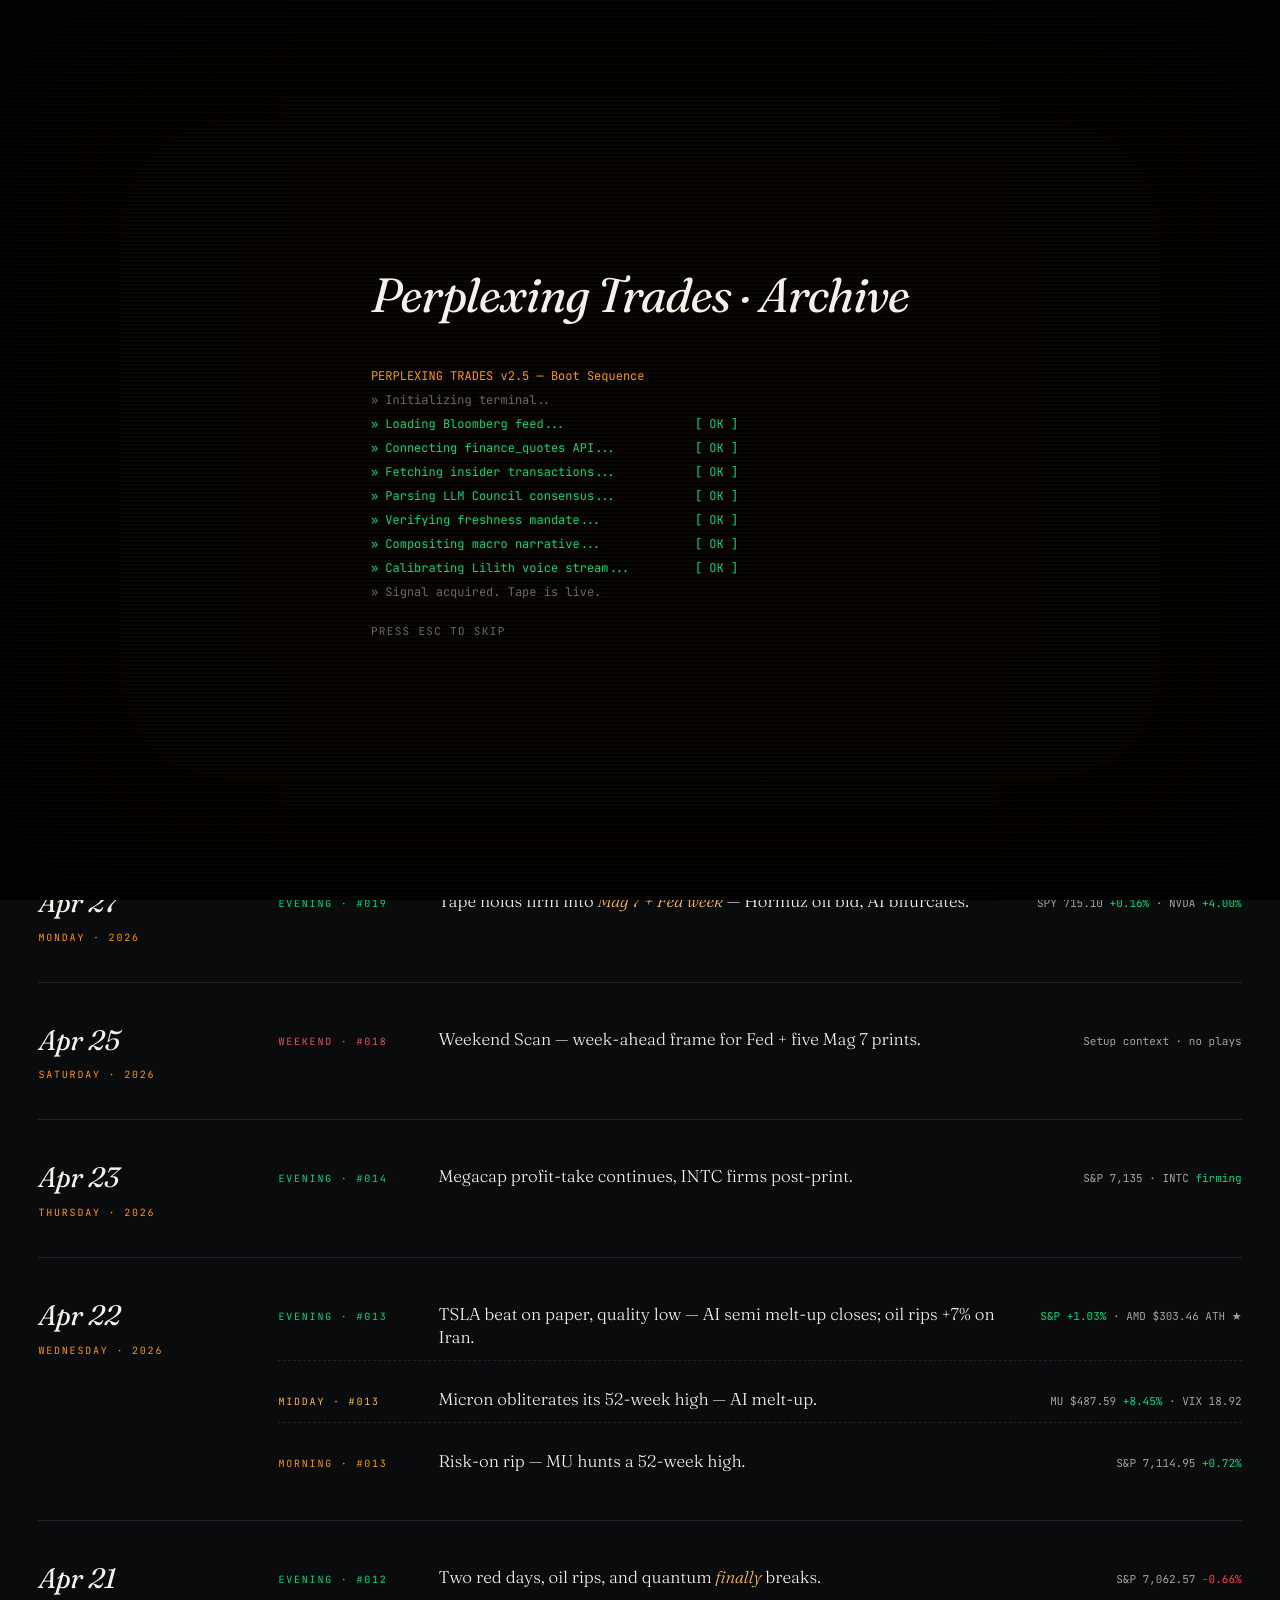
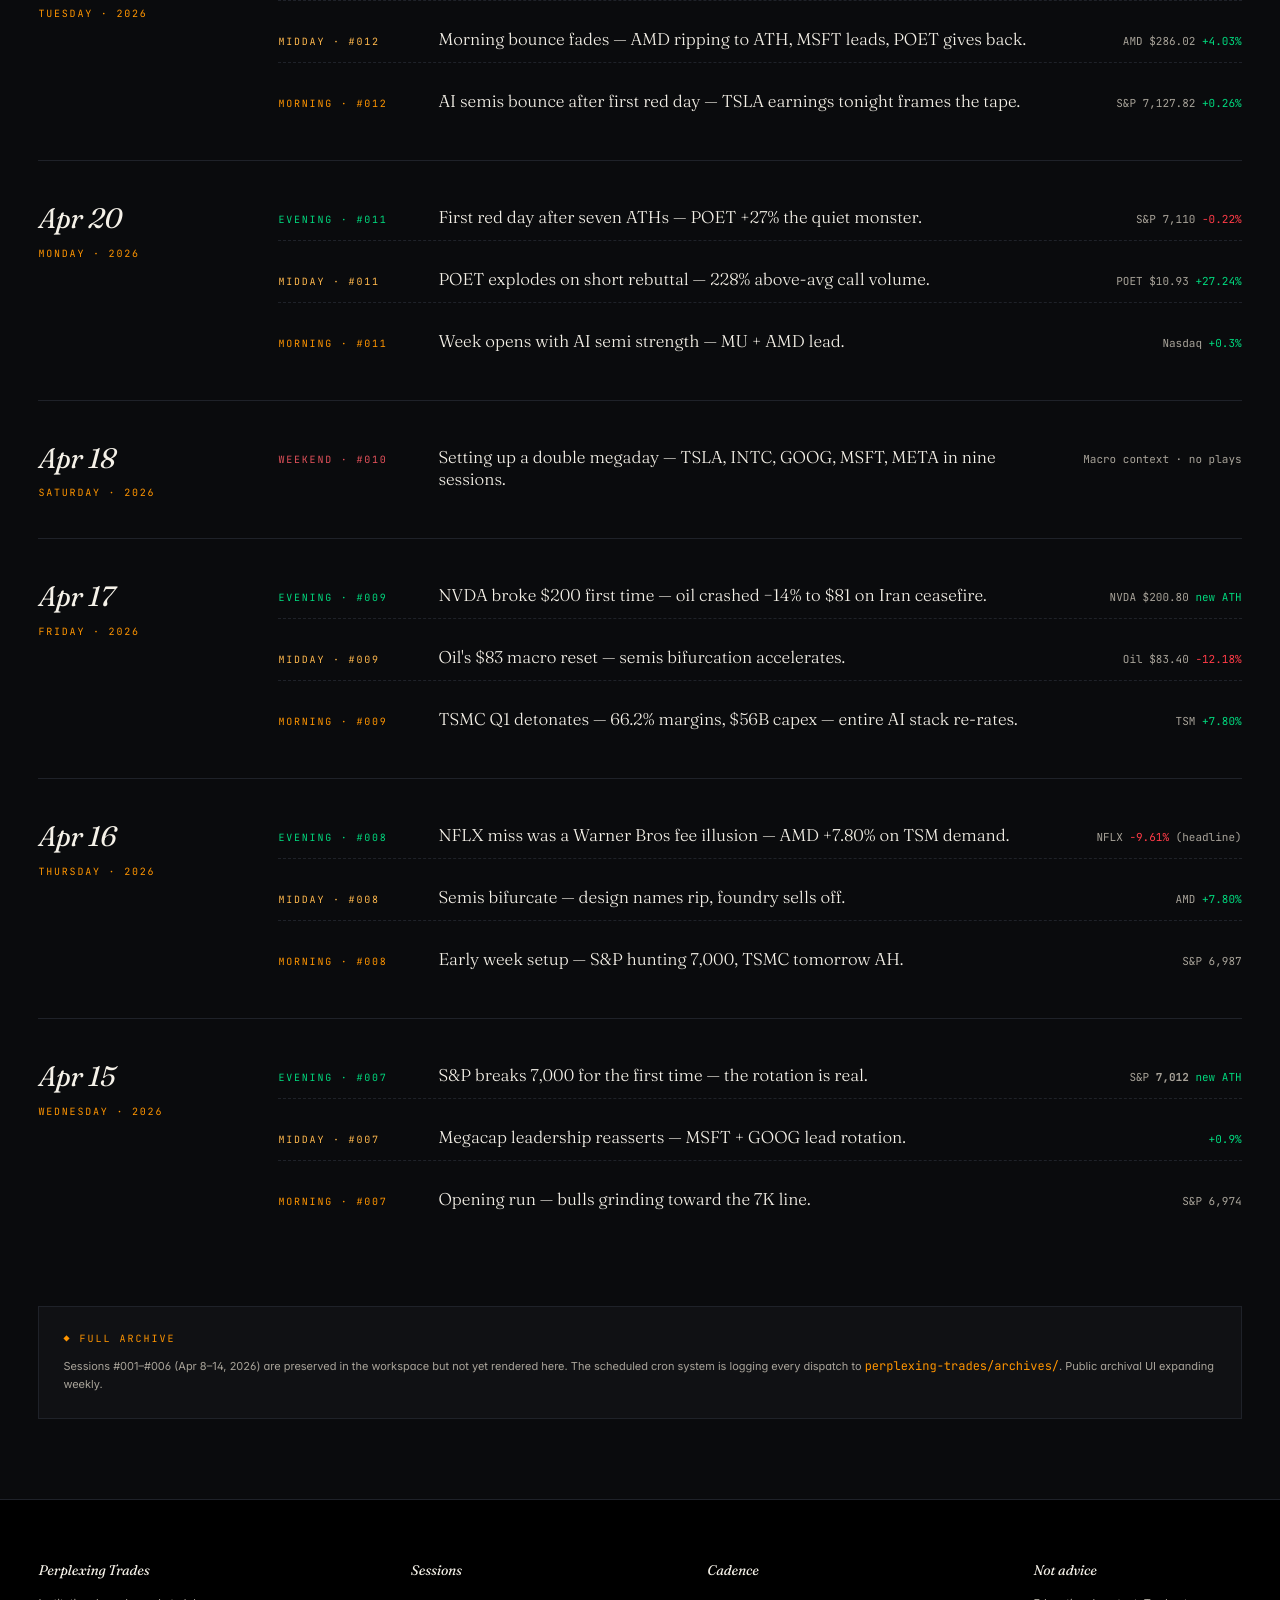
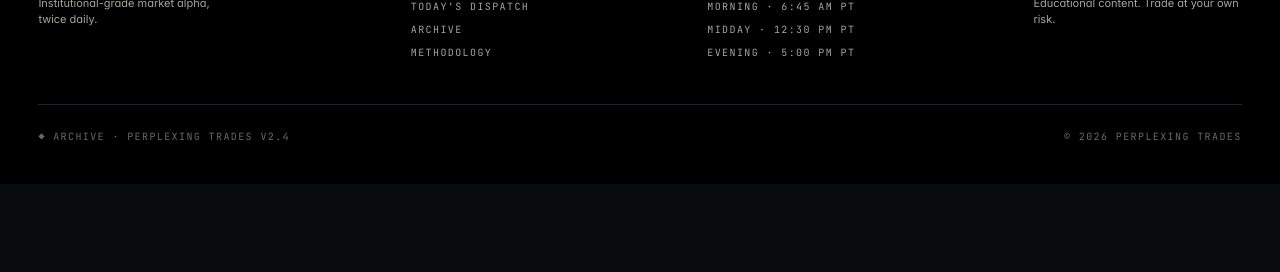
==== commit 84eb00ba: "content: Apr 28 Midday Pulse — small-caps lead fade, oil through $100 Update run-owned zones (PT_TIT" ====
--- a/archive.html
+++ b/archive.html
@@ -117,6 +117,12 @@
     <div class="date"><strong>Apr 28</strong>Tuesday · 2026</div>
     <div class="sessions">
       <div class="arc-sess">
+        <span class="kind midday">Midday · #020</span>
+        <span class="title">Midday: small-caps lead the fade as <em>oil pushes through $100</em> — event risk still points to Wed AH.</span>
+        <span class="stats">SPY 711.61 <span class="dn">−0.50%</span> · WTI <span class="up">+3.67%</span></span>
+      </div>
+
+      <div class="arc-sess">
         <span class="kind morning">Morning · #020</span>
         <span class="title">Futures soften into <em>Mag 7 + FOMC apex</em> — oil rips, gold sells, dispersion is the trade.</span>
         <span class="stats">SPY 712.54 <span class="dn">−0.37%</span> · USO <span class="up">+3.03%</span></span>
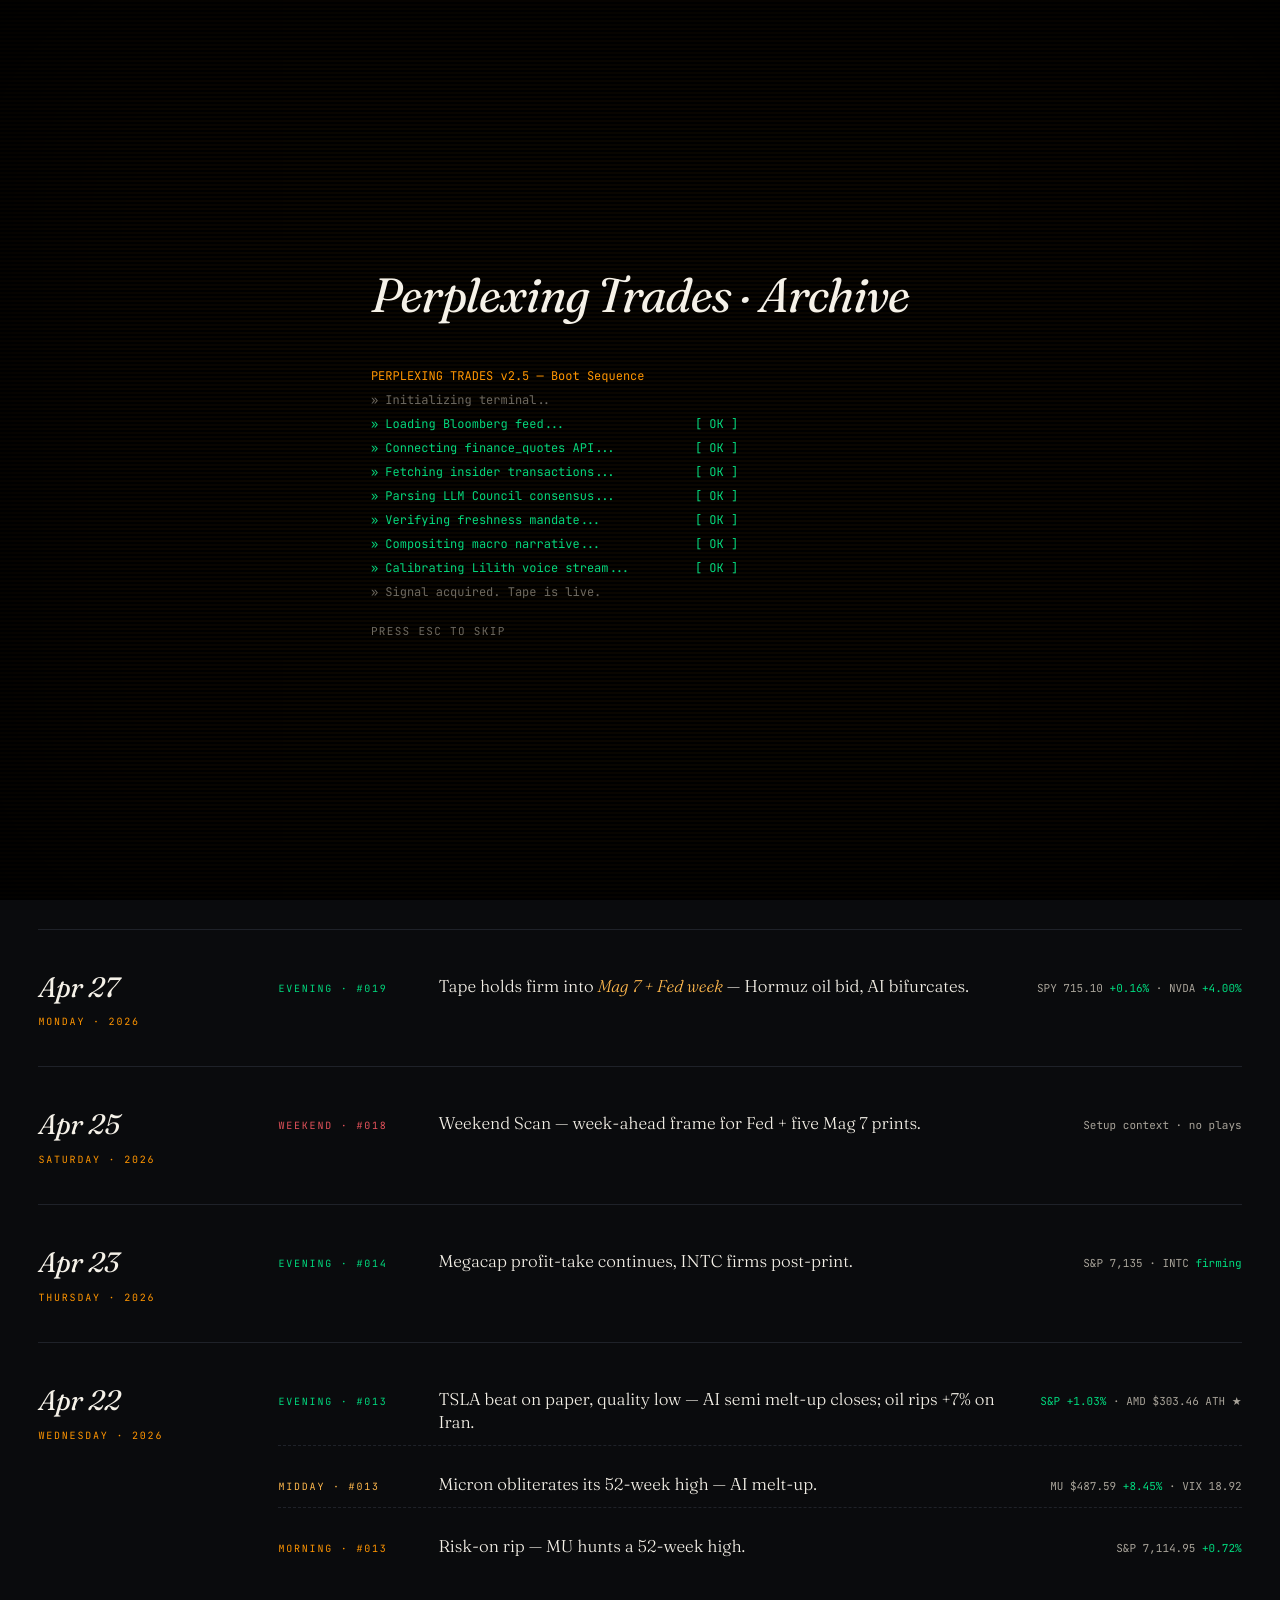
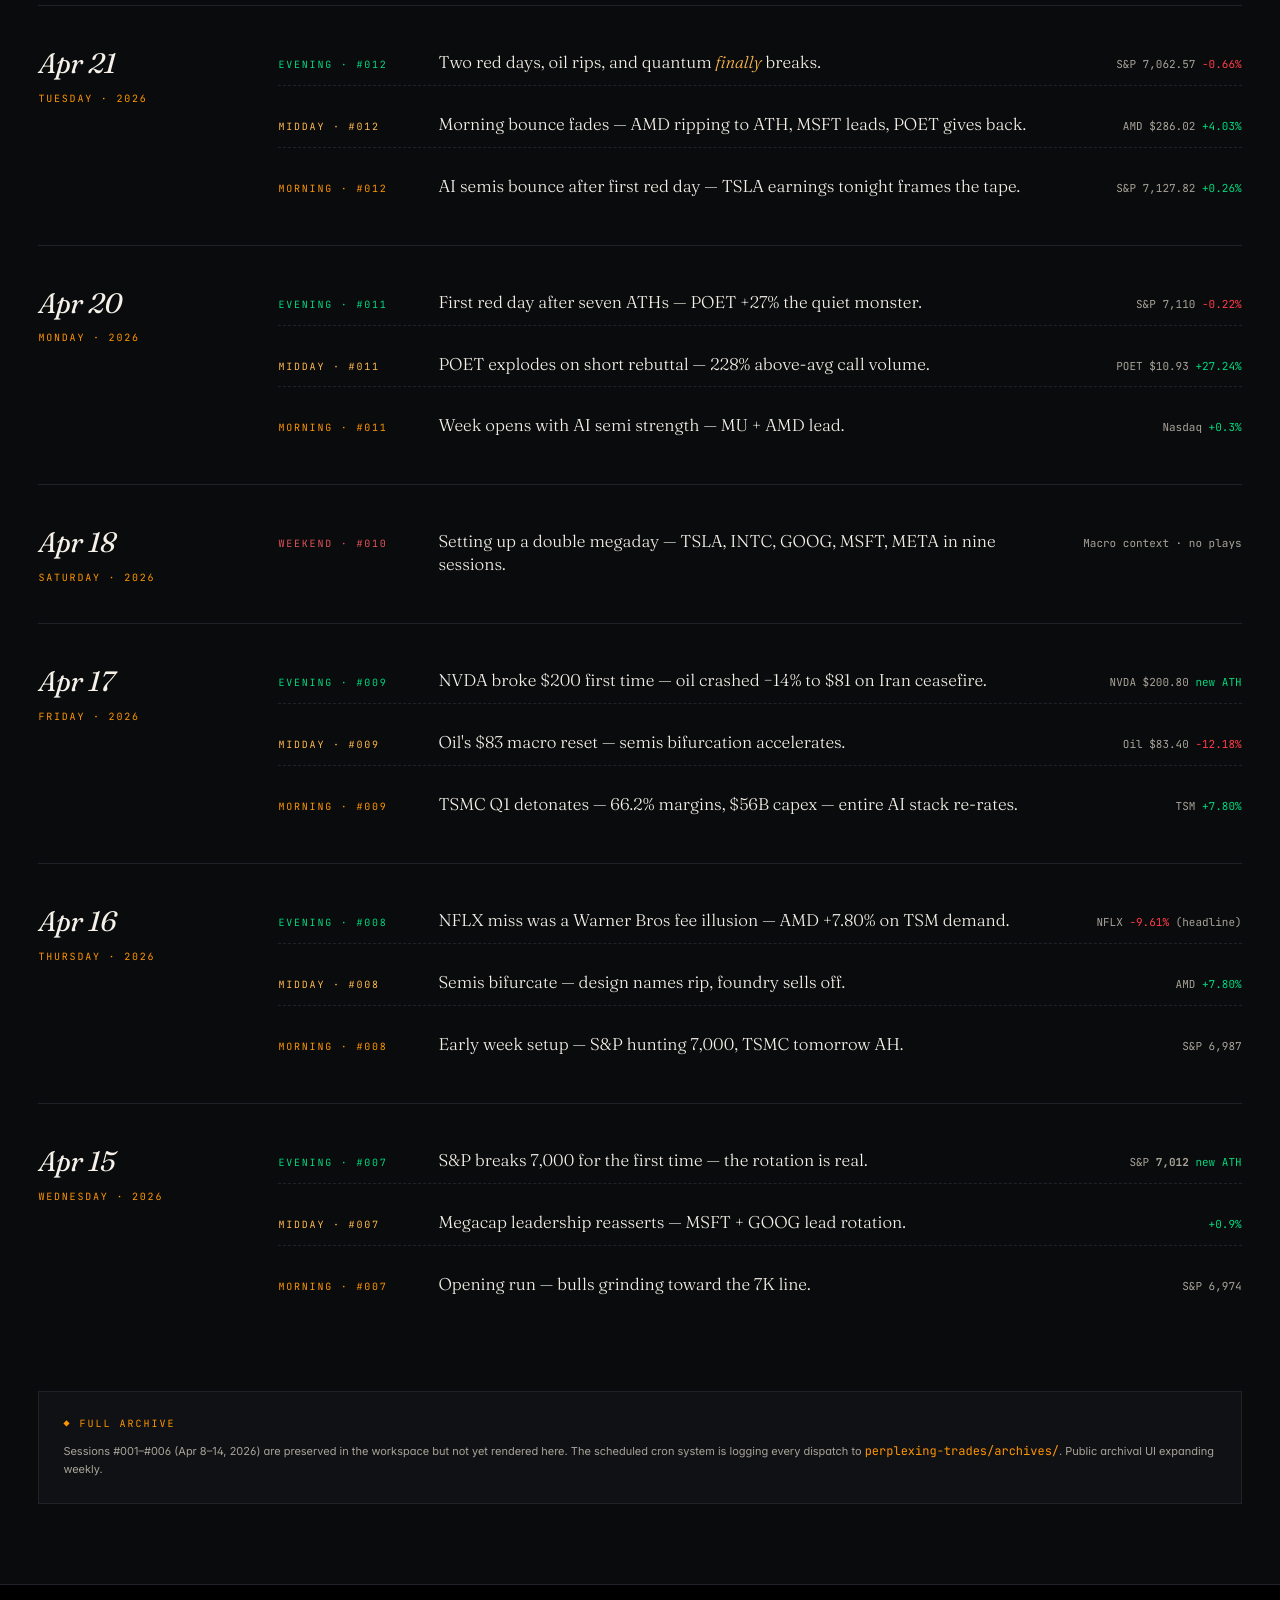
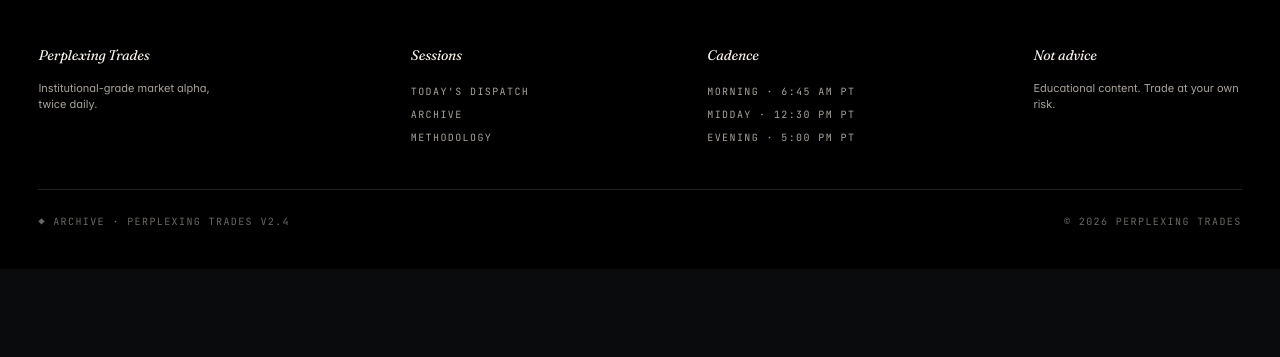
==== commit 595b99a9: "content: Apr 28 Evening Playbook — upbeat-but-narrow close, NVDA leads, vol bleeds Publishes Session" ====
--- a/archive.html
+++ b/archive.html
@@ -90,7 +90,7 @@
 </header>
 
 <section class="arc-hero">
-  <div class="eyebrow">◆ Archive · Sessions #001 to #019</div>
+  <div class="eyebrow">◆ Archive · Sessions #001 to #021</div>
   <h1>Every dispatch, <em>searchable</em> and dated.</h1>
   <p class="lede">Morning Alpha, Midday Pulse, Evening Playbook, Weekend Scan — every session lands here with its headline, story summary, and the day's tape. Browse, jump, or read in sequence.</p>
 </section>
@@ -112,10 +112,16 @@
     Do not edit rows older than the most recent two days from this zone.
   -->
 
-  <!-- Apr 28 — Session #020 -->
+  <!-- Apr 28 — Session #021 / #020 -->
   <div class="arc-day">
     <div class="date"><strong>Apr 28</strong>Tuesday · 2026</div>
     <div class="sessions">
+      <div class="arc-sess">
+        <span class="kind evening">Evening · #021</span>
+        <span class="title">Tape closes <em>upbeat-but-narrow</em> — vol bleeds, oil bid, NVDA leads into Mag 7 prints.</span>
+        <span class="stats">SPY 715.17 <span class="up">+0.17%</span> · NVDA <span class="up">+4.00%</span></span>
+      </div>
+
       <div class="arc-sess">
         <span class="kind midday">Midday · #020</span>
         <span class="title">Midday: small-caps lead the fade as <em>oil pushes through $100</em> — event risk still points to Wed AH.</span>
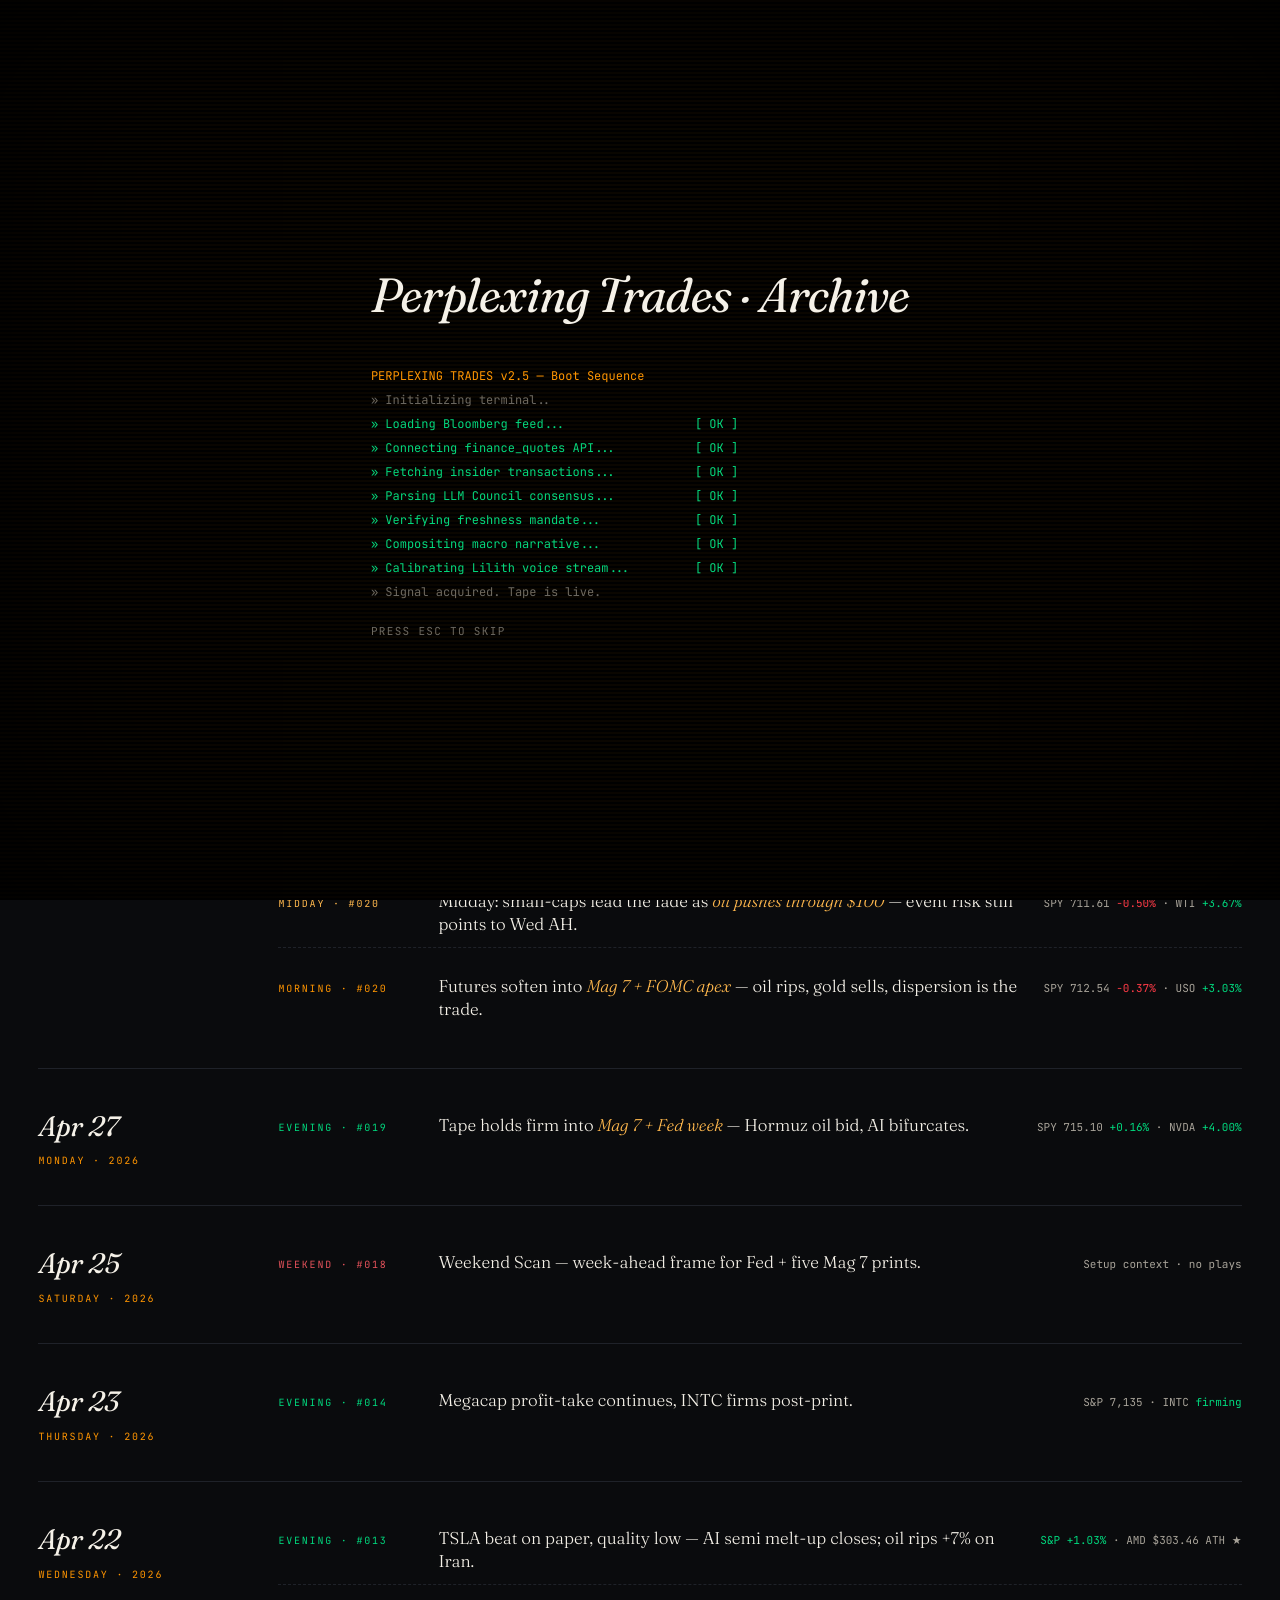
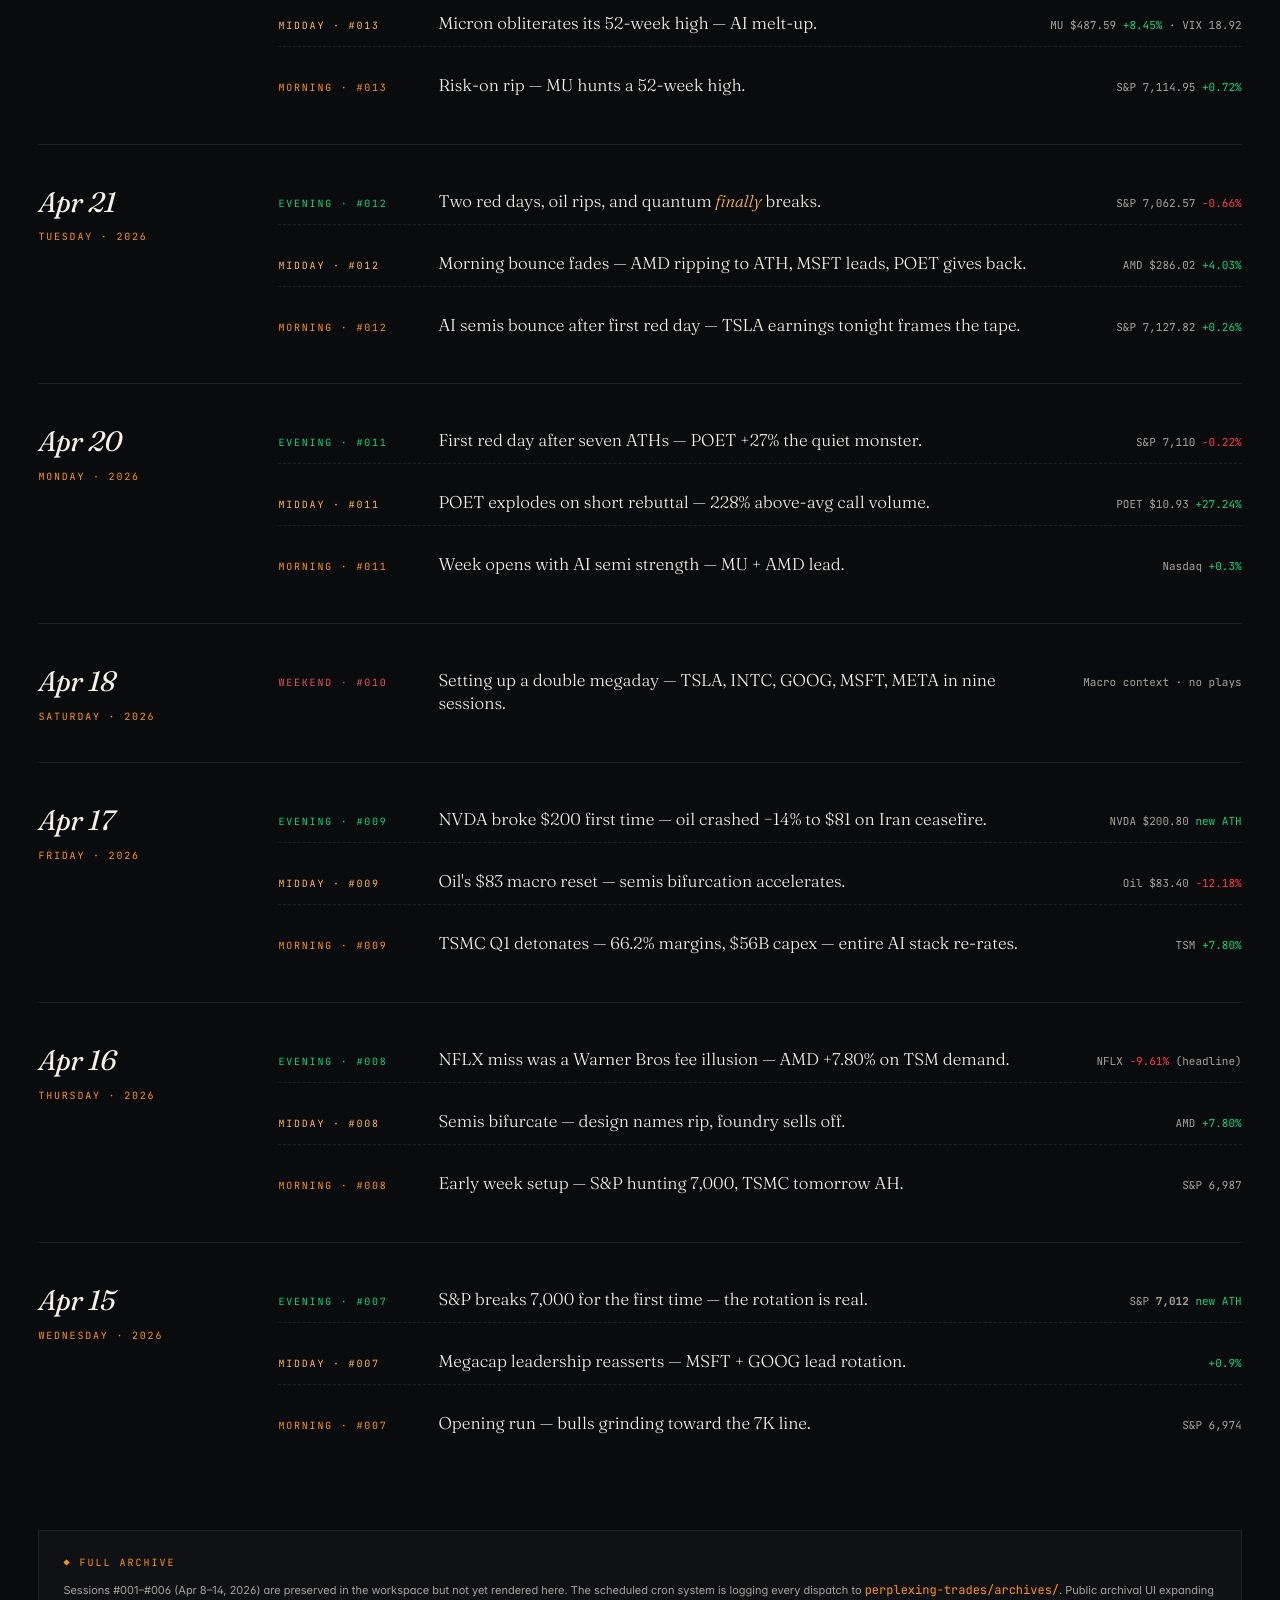
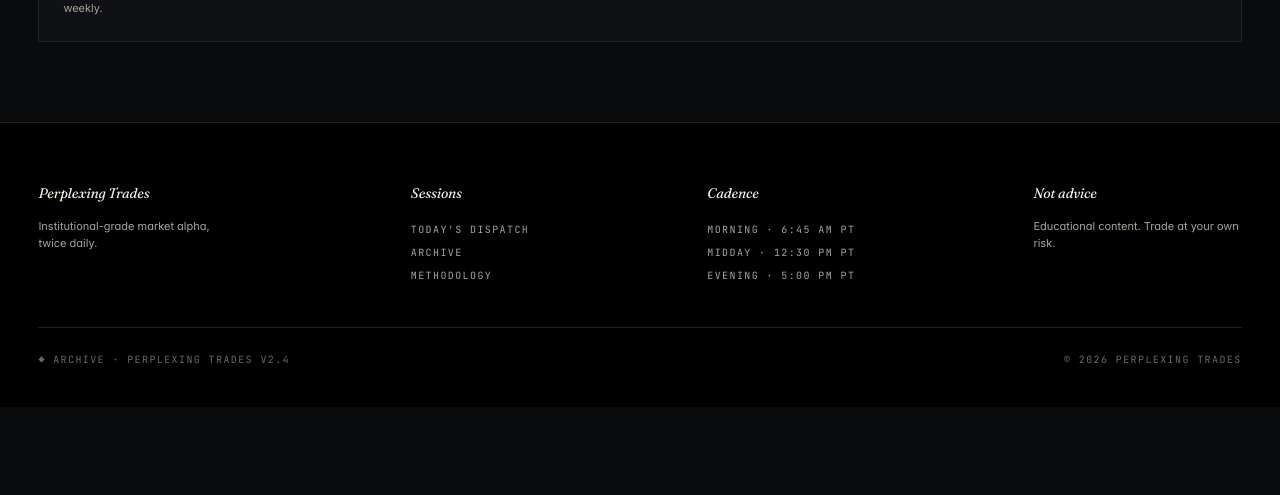
==== commit 15abed2e: "content: Apr 29 Setup Brief — Super Wednesday FOMC + Mag 4 print stack Manual setup update (Session " ====
--- a/archive.html
+++ b/archive.html
@@ -90,7 +90,7 @@
 </header>
 
 <section class="arc-hero">
-  <div class="eyebrow">◆ Archive · Sessions #001 to #021</div>
+  <div class="eyebrow">◆ Archive · Sessions #001 to #022</div>
   <h1>Every dispatch, <em>searchable</em> and dated.</h1>
   <p class="lede">Morning Alpha, Midday Pulse, Evening Playbook, Weekend Scan — every session lands here with its headline, story summary, and the day's tape. Browse, jump, or read in sequence.</p>
 </section>
@@ -112,6 +112,18 @@
     Do not edit rows older than the most recent two days from this zone.
   -->
 
+  <!-- Apr 29 — Session #022 setup brief -->
+  <div class="arc-day">
+    <div class="date"><strong>Apr 29</strong>Wednesday · 2026</div>
+    <div class="sessions">
+      <div class="arc-sess">
+        <span class="kind evening">Setup · #022</span>
+        <span class="title">Super Wednesday setup — FOMC + <em>MSFT · META · GOOGL · AMZN</em> stack into one session.</span>
+        <span class="stats">Apr 28 close: NDX <span class="dn">−1.3%</span> · SPX <span class="dn">−0.7%</span></span>
+      </div>
+    </div>
+  </div>
+
   <!-- Apr 28 — Session #021 / #020 -->
   <div class="arc-day">
     <div class="date"><strong>Apr 28</strong>Tuesday · 2026</div>
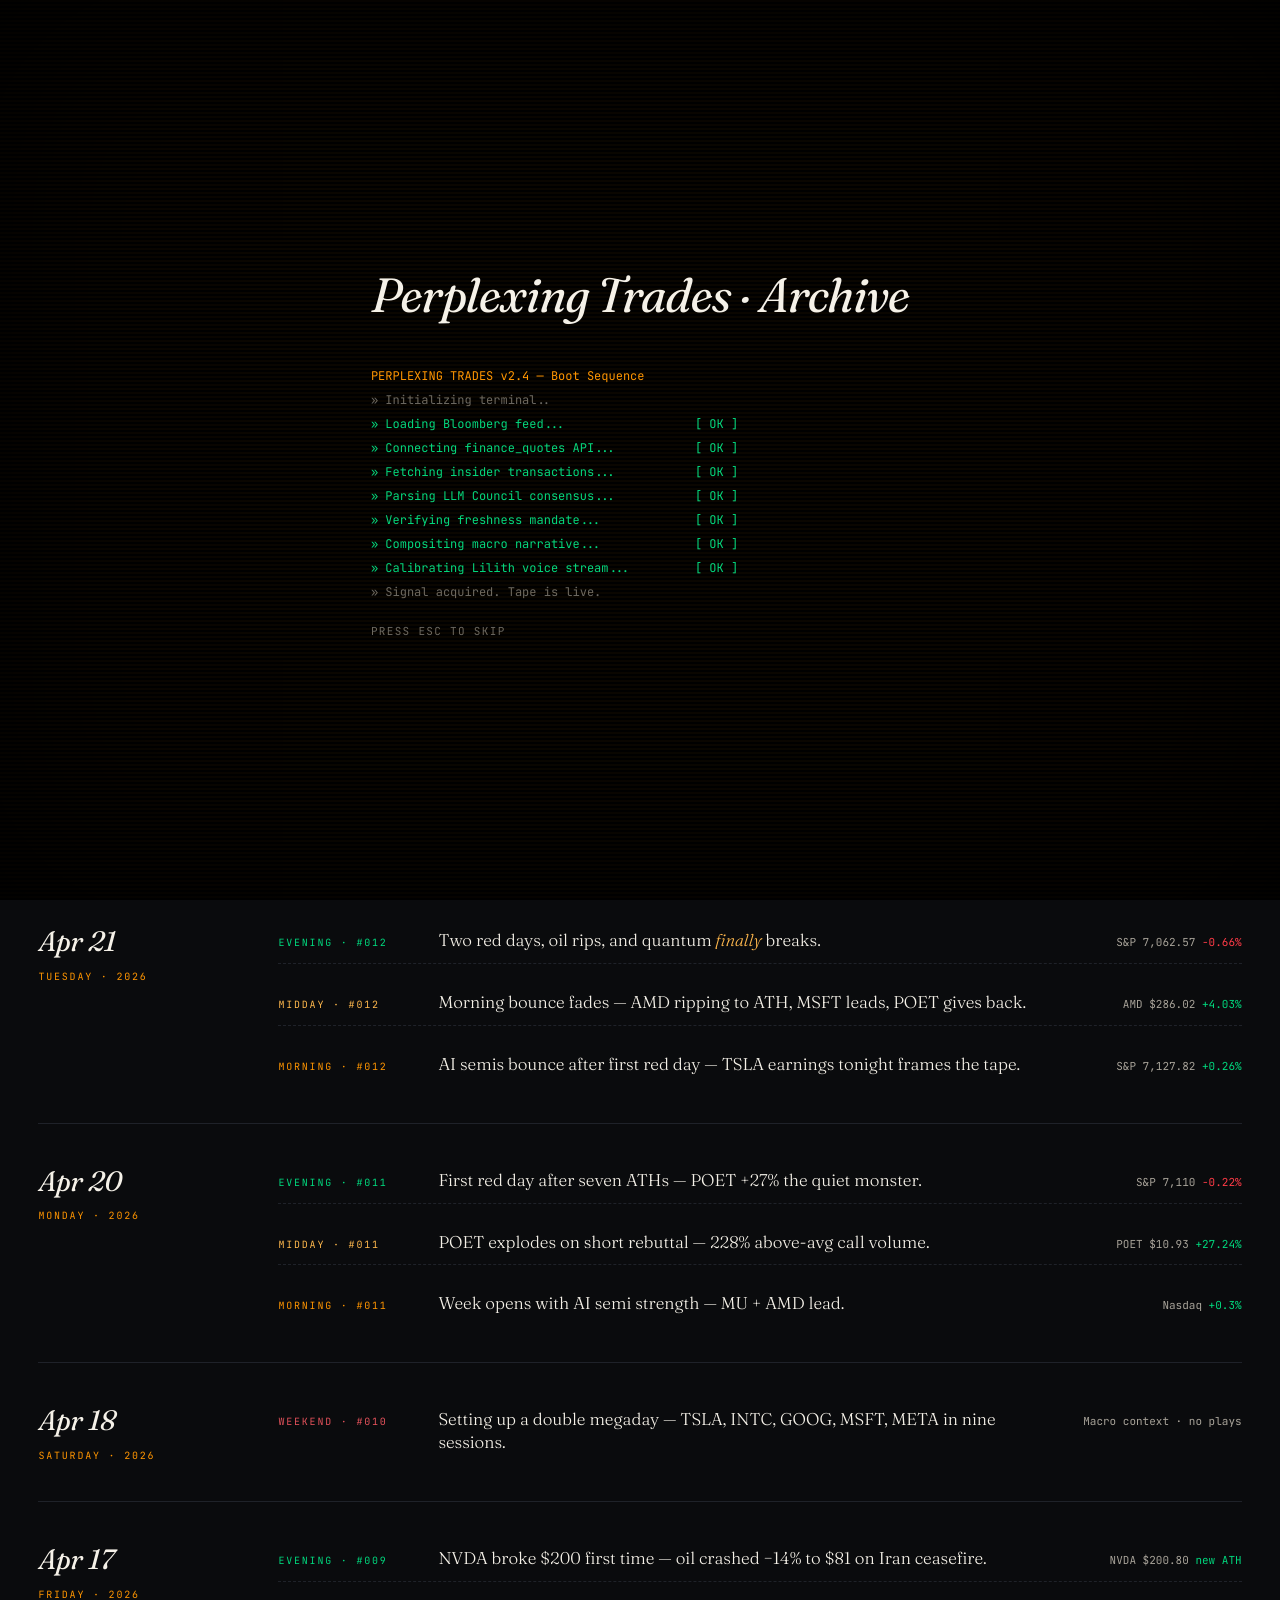
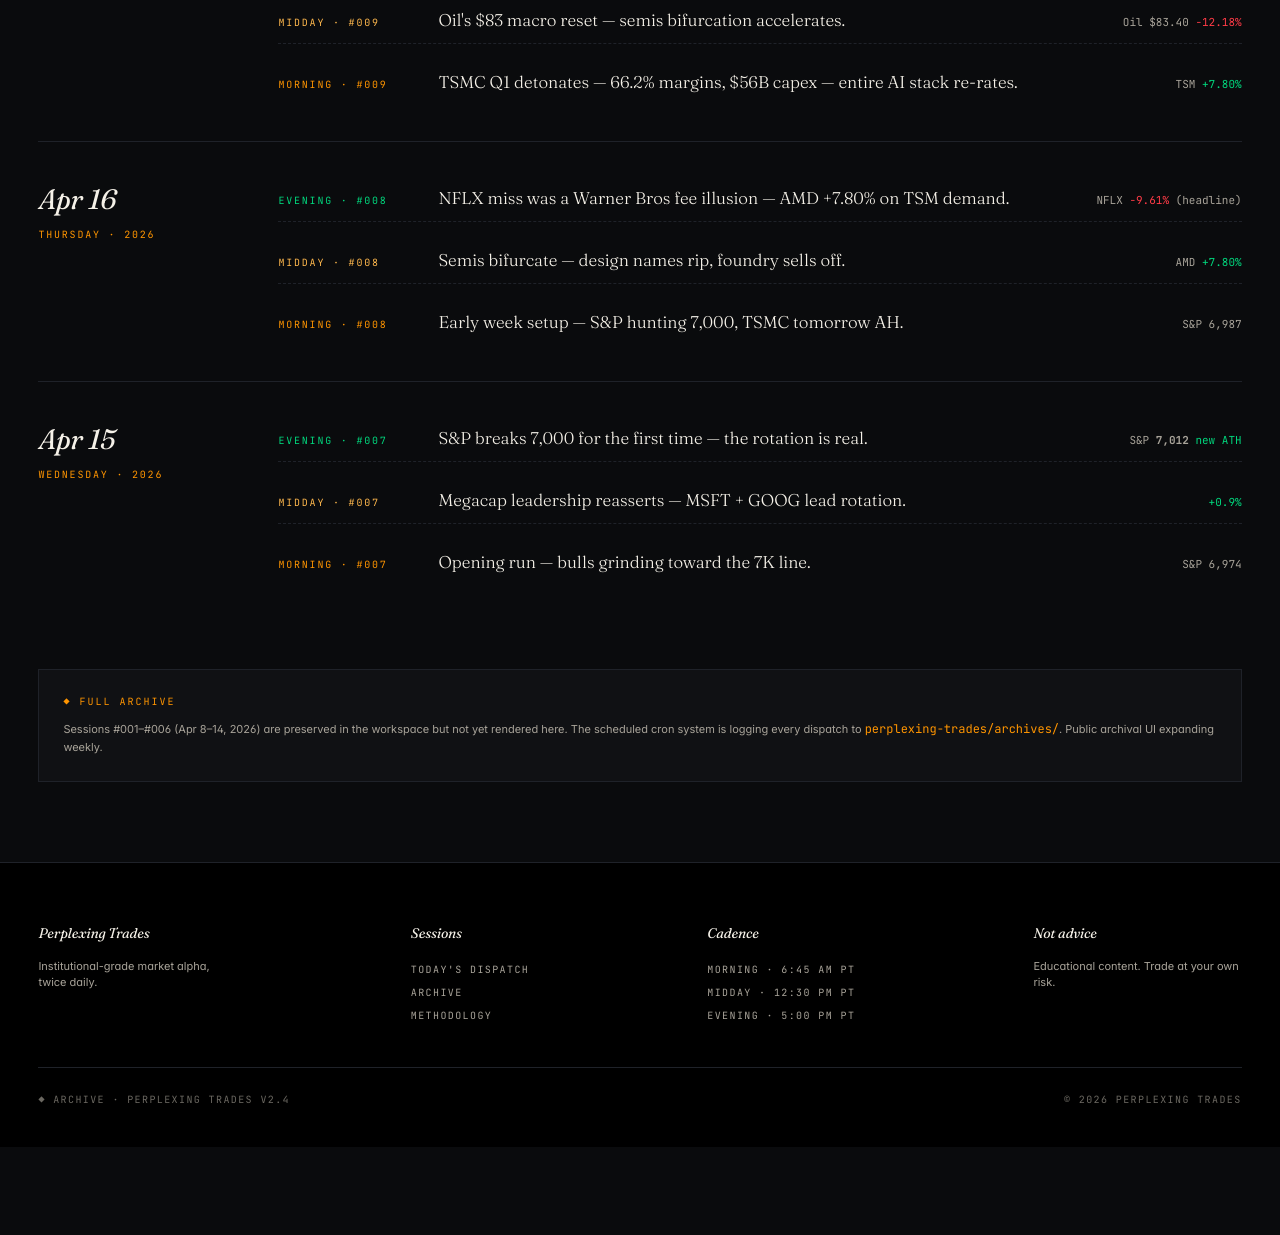
==== commit ad67dc1f: "Restore Bloomberg × A24 layout · Session #019 Apr 28 Evening · 5 plays + fresh KN + new Lilith voice" ====
--- a/archive.html
+++ b/archive.html
@@ -90,7 +90,7 @@
 </header>
 
 <section class="arc-hero">
-  <div class="eyebrow">◆ Archive · Sessions #001 to #022</div>
+  <div class="eyebrow">◆ Archive · Sessions #001 to #013</div>
   <h1>Every dispatch, <em>searchable</em> and dated.</h1>
   <p class="lede">Morning Alpha, Midday Pulse, Evening Playbook, Weekend Scan — every session lands here with its headline, story summary, and the day's tape. Browse, jump, or read in sequence.</p>
 </section>
@@ -104,86 +104,6 @@
     <span class="f">Weekend</span>
   </div>
 
-  <!--
-    PT_ARCHIVE_ROWS_START
-    Scheduled agents append the latest session row(s) at the TOP of this zone.
-    Match the existing markup pattern. Group by date with .arc-day; within
-    each day, list sessions newest-first (Evening above Midday above Morning).
-    Do not edit rows older than the most recent two days from this zone.
-  -->
-
-  <!-- Apr 29 — Session #022 setup brief -->
-  <div class="arc-day">
-    <div class="date"><strong>Apr 29</strong>Wednesday · 2026</div>
-    <div class="sessions">
-      <div class="arc-sess">
-        <span class="kind evening">Setup · #022</span>
-        <span class="title">Super Wednesday setup — FOMC + <em>MSFT · META · GOOGL · AMZN</em> stack into one session.</span>
-        <span class="stats">Apr 28 close: NDX <span class="dn">−1.3%</span> · SPX <span class="dn">−0.7%</span></span>
-      </div>
-    </div>
-  </div>
-
-  <!-- Apr 28 — Session #021 / #020 -->
-  <div class="arc-day">
-    <div class="date"><strong>Apr 28</strong>Tuesday · 2026</div>
-    <div class="sessions">
-      <div class="arc-sess">
-        <span class="kind evening">Evening · #021</span>
-        <span class="title">Tape closes <em>upbeat-but-narrow</em> — vol bleeds, oil bid, NVDA leads into Mag 7 prints.</span>
-        <span class="stats">SPY 715.17 <span class="up">+0.17%</span> · NVDA <span class="up">+4.00%</span></span>
-      </div>
-
-      <div class="arc-sess">
-        <span class="kind midday">Midday · #020</span>
-        <span class="title">Midday: small-caps lead the fade as <em>oil pushes through $100</em> — event risk still points to Wed AH.</span>
-        <span class="stats">SPY 711.61 <span class="dn">−0.50%</span> · WTI <span class="up">+3.67%</span></span>
-      </div>
-
-      <div class="arc-sess">
-        <span class="kind morning">Morning · #020</span>
-        <span class="title">Futures soften into <em>Mag 7 + FOMC apex</em> — oil rips, gold sells, dispersion is the trade.</span>
-        <span class="stats">SPY 712.54 <span class="dn">−0.37%</span> · USO <span class="up">+3.03%</span></span>
-      </div>
-    </div>
-  </div>
-
-  <!-- Apr 27 — Session #019 -->
-  <div class="arc-day">
-    <div class="date"><strong>Apr 27</strong>Monday · 2026</div>
-    <div class="sessions">
-      <div class="arc-sess">
-        <span class="kind evening">Evening · #019</span>
-        <span class="title">Tape holds firm into <em>Mag 7 + Fed week</em> — Hormuz oil bid, AI bifurcates.</span>
-        <span class="stats">SPY 715.10 <span class="up">+0.16%</span> · NVDA <span class="up">+4.00%</span></span>
-      </div>
-    </div>
-  </div>
-
-  <!-- Apr 25 — Session #018 weekend -->
-  <div class="arc-day">
-    <div class="date"><strong>Apr 25</strong>Saturday · 2026</div>
-    <div class="sessions">
-      <div class="arc-sess">
-        <span class="kind weekend">Weekend · #018</span>
-        <span class="title">Weekend Scan — week-ahead frame for Fed + five Mag 7 prints.</span>
-        <span class="stats">Setup context · no plays</span>
-      </div>
-    </div>
-  </div>
-
-  <!-- Apr 23 — Session #014 -->
-  <div class="arc-day">
-    <div class="date"><strong>Apr 23</strong>Thursday · 2026</div>
-    <div class="sessions">
-      <div class="arc-sess">
-        <span class="kind evening">Evening · #014</span>
-        <span class="title">Megacap profit-take continues, INTC firms post-print.</span>
-        <span class="stats">S&amp;P 7,135 · INTC <span class="up">firming</span></span>
-      </div>
-    </div>
-  </div>
-
   <!-- Apr 22 — Session #013 -->
   <div class="arc-day">
     <div class="date"><strong>Apr 22</strong>Wednesday · 2026</div>
@@ -327,8 +247,6 @@
       </div>
     </div>
   </div>
-
-  <!-- PT_ARCHIVE_ROWS_END -->
 
   <!-- Archive note -->
   <div style="margin-top: 48px; padding: 24px; background: var(--bg-elev); border: 1px solid var(--line); font-family: var(--sans); font-size: var(--text-sm); color: var(--ink-mute); line-height: 1.6;">
@@ -366,6 +284,39 @@
   </div>
 </footer>
 
+<div class="dock" id="dock">
+  <div class="lvp">
+    <div class="lvp-avatar" id="lvp-avatar"><img src="assets/lilith-portrait.jpg" alt="Lilith" /></div>
+    <div class="lvp-meta">
+      <div class="lvp-who">Lilith Devai · After Hours Alpha</div>
+      <div class="lvp-title">Latest dispatch · Session #019</div>
+    </div>
+    <div class="lvp-wave" id="lvp-wave" aria-hidden="true">
+      <span></span><span></span><span></span><span></span><span></span><span></span><span></span><span></span>
+    </div>
+    <div class="lvp-ctrls">
+      <button class="lvp-btn" id="lvp-restart" aria-label="Restart"></button>
+      <button class="lvp-btn primary" id="lvp-play" aria-label="Play / Pause"></button>
+    </div>
+  </div>
+  <div class="dock-divider"></div>
+  <div class="music-p">
+    <button class="lvp-btn" id="mp-play" aria-label="Play music"></button>
+    <div class="music-meta">
+      <div class="music-who">◆ Atmos · Music</div>
+      <div class="music-title" id="mp-title">Alright Pacha Mix</div>
+    </div>
+    <select class="music-select" id="mp-track">
+      <option value="alright-pacha-mix">Alright Pacha Mix</option>
+      <option value="singularity-spanish">Singularity (Spanish)</option>
+      <option value="quantum-love-msg">Quantum Love MSG</option>
+    </select>
+  </div>
+</div>
+
+<audio id="lilith-audio" src="assets/lilith-summary.mp3" preload="auto"></audio>
+<audio id="music-audio" src="assets/alright-pacha-mix.mp3" preload="auto" loop></audio>
+
 <script src="app.js"></script>
 </body>
 </html>
--- a/styles.css
+++ b/styles.css
@@ -512,249 +512,3 @@
 /* ─── SCROLL REVEALS ─── */
 [data-reveal] { opacity: 0; transform: translateY(24px); transition: opacity .8s ease-out, transform .8s ease-out; }
 [data-reveal].in { opacity: 1; transform: none; }
-
-/* ─── VOICE BRIEFING (top-of-page editorial command deck) ─── */
-.voice-briefing {
-  padding: 28px var(--gutter) 0;
-  max-width: 1600px;
-  margin: 0 auto;
-}
-.vb-card {
-  position: relative;
-  display: grid;
-  grid-template-columns: 220px 1fr;
-  gap: 32px;
-  align-items: stretch;
-  padding: 28px;
-  border: 1px solid var(--line-bright);
-  background:
-    linear-gradient(135deg, rgba(255,149,0,0.06) 0%, rgba(255,149,0,0) 55%),
-    var(--bg-card);
-  box-shadow: 0 1px 0 rgba(255,255,255,0.02) inset, 0 30px 80px -40px rgba(0,0,0,0.7);
-}
-.vb-card::before {
-  content: '';
-  position: absolute; top: 0; left: 0; width: 60px; height: 1px;
-  background: var(--amber);
-}
-.vb-portrait {
-  position: relative;
-  aspect-ratio: 1;
-  overflow: hidden;
-  border: 1px solid var(--line-bright);
-  background: #000;
-}
-.vb-portrait img {
-  width: 100%; height: 100%;
-  object-fit: cover;
-  filter: contrast(1.05) saturate(0.95);
-  transition: transform .6s ease, filter .4s ease;
-}
-.vb-portrait img.speaking {
-  filter: contrast(1.1) saturate(1.05) brightness(1.05);
-  transform: scale(1.02);
-}
-.vb-portrait::after {
-  content: '';
-  position: absolute; inset: 0;
-  background: linear-gradient(180deg, transparent 55%, rgba(0,0,0,0.7) 100%);
-  pointer-events: none;
-}
-.vb-portrait-cap {
-  position: absolute; bottom: 12px; left: 14px; right: 14px;
-  z-index: 2;
-  font-family: var(--mono);
-  font-size: 10px;
-  letter-spacing: 0.18em;
-  text-transform: uppercase;
-  color: var(--ink);
-  opacity: 0.85;
-}
-.vb-body { display: flex; flex-direction: column; justify-content: center; min-width: 0; }
-.vb-eyebrow {
-  display: flex; align-items: center; flex-wrap: wrap; gap: 8px;
-  font-family: var(--mono);
-  font-size: var(--text-xs);
-  letter-spacing: 0.18em;
-  text-transform: uppercase;
-  color: var(--amber);
-  margin-bottom: 14px;
-}
-.vb-eyebrow .vb-sep { color: var(--ink-dim); }
-.vb-dot {
-  width: 7px; height: 7px; border-radius: 50%;
-  background: var(--amber);
-  box-shadow: 0 0 10px var(--amber);
-  animation: pulse 2s ease-in-out infinite;
-}
-.vb-title {
-  font-family: var(--serif);
-  font-weight: 300;
-  font-size: clamp(22px, 2.4vw, 30px);
-  line-height: 1.2;
-  letter-spacing: -0.01em;
-  color: var(--ink);
-  margin-bottom: 10px;
-}
-.vb-title em { font-style: italic; color: var(--amber-soft); }
-.vb-caption {
-  font-family: var(--sans);
-  font-size: var(--text-md);
-  color: var(--ink-mute);
-  line-height: 1.55;
-  margin-bottom: 22px;
-  max-width: 62ch;
-}
-.vb-player {
-  display: grid;
-  grid-template-columns: auto auto 1fr auto;
-  align-items: center;
-  gap: 16px;
-  padding: 14px 16px;
-  border: 1px solid var(--line-bright);
-  background: rgba(0,0,0,0.35);
-  border-radius: 4px;
-}
-.vb-play-btn {
-  width: 56px; height: 56px;
-  border-radius: 50%;
-  background: var(--amber);
-  border: 1px solid var(--amber);
-  color: #000;
-  cursor: pointer;
-  display: grid; place-items: center;
-  transition: transform .15s ease, box-shadow .2s ease, background .2s ease;
-  box-shadow: 0 0 0 0 rgba(255,149,0,0.5);
-  flex-shrink: 0;
-}
-.vb-play-btn:hover { transform: scale(1.05); box-shadow: 0 0 0 8px rgba(255,149,0,0.12); }
-.vb-play-btn:active { transform: scale(0.96); }
-.vb-play-btn[aria-pressed="true"] { background: var(--ink); border-color: var(--ink); }
-.vb-mini-btn {
-  width: 38px; height: 38px;
-  border-radius: 50%;
-  background: transparent;
-  border: 1px solid var(--line-bright);
-  color: var(--ink);
-  cursor: pointer;
-  display: grid; place-items: center;
-  transition: all .2s ease;
-  flex-shrink: 0;
-}
-.vb-mini-btn:hover { border-color: var(--amber); color: var(--amber); }
-.vb-track-wrap {
-  position: relative;
-  display: grid;
-  grid-template-rows: 22px auto;
-  gap: 6px;
-  min-width: 0;
-}
-.vb-wave { display: flex; gap: 3px; align-items: center; height: 22px; }
-.vb-wave span {
-  flex: 1; min-width: 2px;
-  background: var(--amber-deep);
-  height: 5px;
-  opacity: 0.45;
-  border-radius: 1px;
-  transition: height .15s, opacity .2s;
-}
-.vb-wave.active span { animation: wave 1s ease-in-out infinite; opacity: 0.95; background: var(--amber); }
-.vb-wave span:nth-child(1) { animation-delay: 0s; }
-.vb-wave span:nth-child(2) { animation-delay: .08s; }
-.vb-wave span:nth-child(3) { animation-delay: .16s; }
-.vb-wave span:nth-child(4) { animation-delay: .24s; }
-.vb-wave span:nth-child(5) { animation-delay: .32s; }
-.vb-wave span:nth-child(6) { animation-delay: .40s; }
-.vb-wave span:nth-child(7) { animation-delay: .48s; }
-.vb-wave span:nth-child(8) { animation-delay: .56s; }
-.vb-wave span:nth-child(9) { animation-delay: .64s; }
-.vb-wave span:nth-child(10) { animation-delay: .72s; }
-.vb-wave span:nth-child(11) { animation-delay: .80s; }
-.vb-wave span:nth-child(12) { animation-delay: .88s; }
-
-.vb-scrub {
-  -webkit-appearance: none;
-  appearance: none;
-  width: 100%;
-  height: 6px;
-  background: linear-gradient(to right, var(--amber) 0%, var(--amber) var(--vb-progress, 0%), var(--line-bright) var(--vb-progress, 0%), var(--line-bright) 100%);
-  border-radius: 3px;
-  cursor: pointer;
-  outline: none;
-}
-.vb-scrub::-webkit-slider-thumb {
-  -webkit-appearance: none;
-  appearance: none;
-  width: 14px; height: 14px;
-  border-radius: 50%;
-  background: var(--ink);
-  border: 2px solid var(--amber);
-  cursor: grab;
-  box-shadow: 0 0 0 0 rgba(255,149,0,0.4);
-  transition: box-shadow .2s, transform .15s;
-}
-.vb-scrub::-webkit-slider-thumb:hover { box-shadow: 0 0 0 6px rgba(255,149,0,0.18); }
-.vb-scrub::-webkit-slider-thumb:active { cursor: grabbing; transform: scale(1.15); }
-.vb-scrub::-moz-range-thumb {
-  width: 14px; height: 14px;
-  border-radius: 50%;
-  background: var(--ink);
-  border: 2px solid var(--amber);
-  cursor: grab;
-}
-.vb-scrub::-moz-range-track {
-  height: 6px; border-radius: 3px;
-  background: var(--line-bright);
-}
-.vb-scrub::-moz-range-progress {
-  height: 6px; border-radius: 3px;
-  background: var(--amber);
-}
-
-.vb-time {
-  font-family: var(--mono);
-  font-size: var(--text-xs);
-  letter-spacing: 0.1em;
-  color: var(--ink-mute);
-  white-space: nowrap;
-  flex-shrink: 0;
-}
-.vb-time #vb-cur { color: var(--amber); }
-.vb-time-sep { margin: 0 6px; color: var(--ink-dim); }
-
-.vb-aux {
-  display: flex; align-items: center; justify-content: space-between;
-  margin-top: 10px;
-  font-family: var(--mono);
-  font-size: 10px;
-  letter-spacing: 0.16em;
-  text-transform: uppercase;
-}
-.vb-status { color: var(--ink-dim); }
-.vb-fallback {
-  color: var(--ink-dim);
-  border-bottom: 1px solid transparent;
-}
-.vb-fallback:hover { color: var(--amber); border-bottom-color: var(--amber); }
-
-@media (max-width: 900px) {
-  .vb-card { grid-template-columns: 140px 1fr; gap: 22px; padding: 20px; }
-  .vb-title { font-size: 22px; }
-}
-@media (max-width: 640px) {
-  .voice-briefing { padding: 20px 16px 0; }
-  .vb-card { grid-template-columns: 1fr; gap: 18px; padding: 18px; }
-  .vb-portrait { max-width: 200px; aspect-ratio: 1; }
-  .vb-player {
-    grid-template-columns: auto auto 1fr;
-    grid-template-rows: auto auto;
-    gap: 12px;
-    padding: 12px;
-  }
-  .vb-track-wrap { grid-column: 1 / -1; grid-row: 2; }
-  .vb-time { grid-column: 1 / -1; grid-row: 3; text-align: right; }
-  .vb-aux { flex-wrap: wrap; gap: 8px; }
-}
-/* The voice player no longer lives inside the desk-note section on the
-   index page — it's been promoted to the top-of-page voice-briefing card.
-   The .lvp / .dock styles above are still used by methodology.html. */
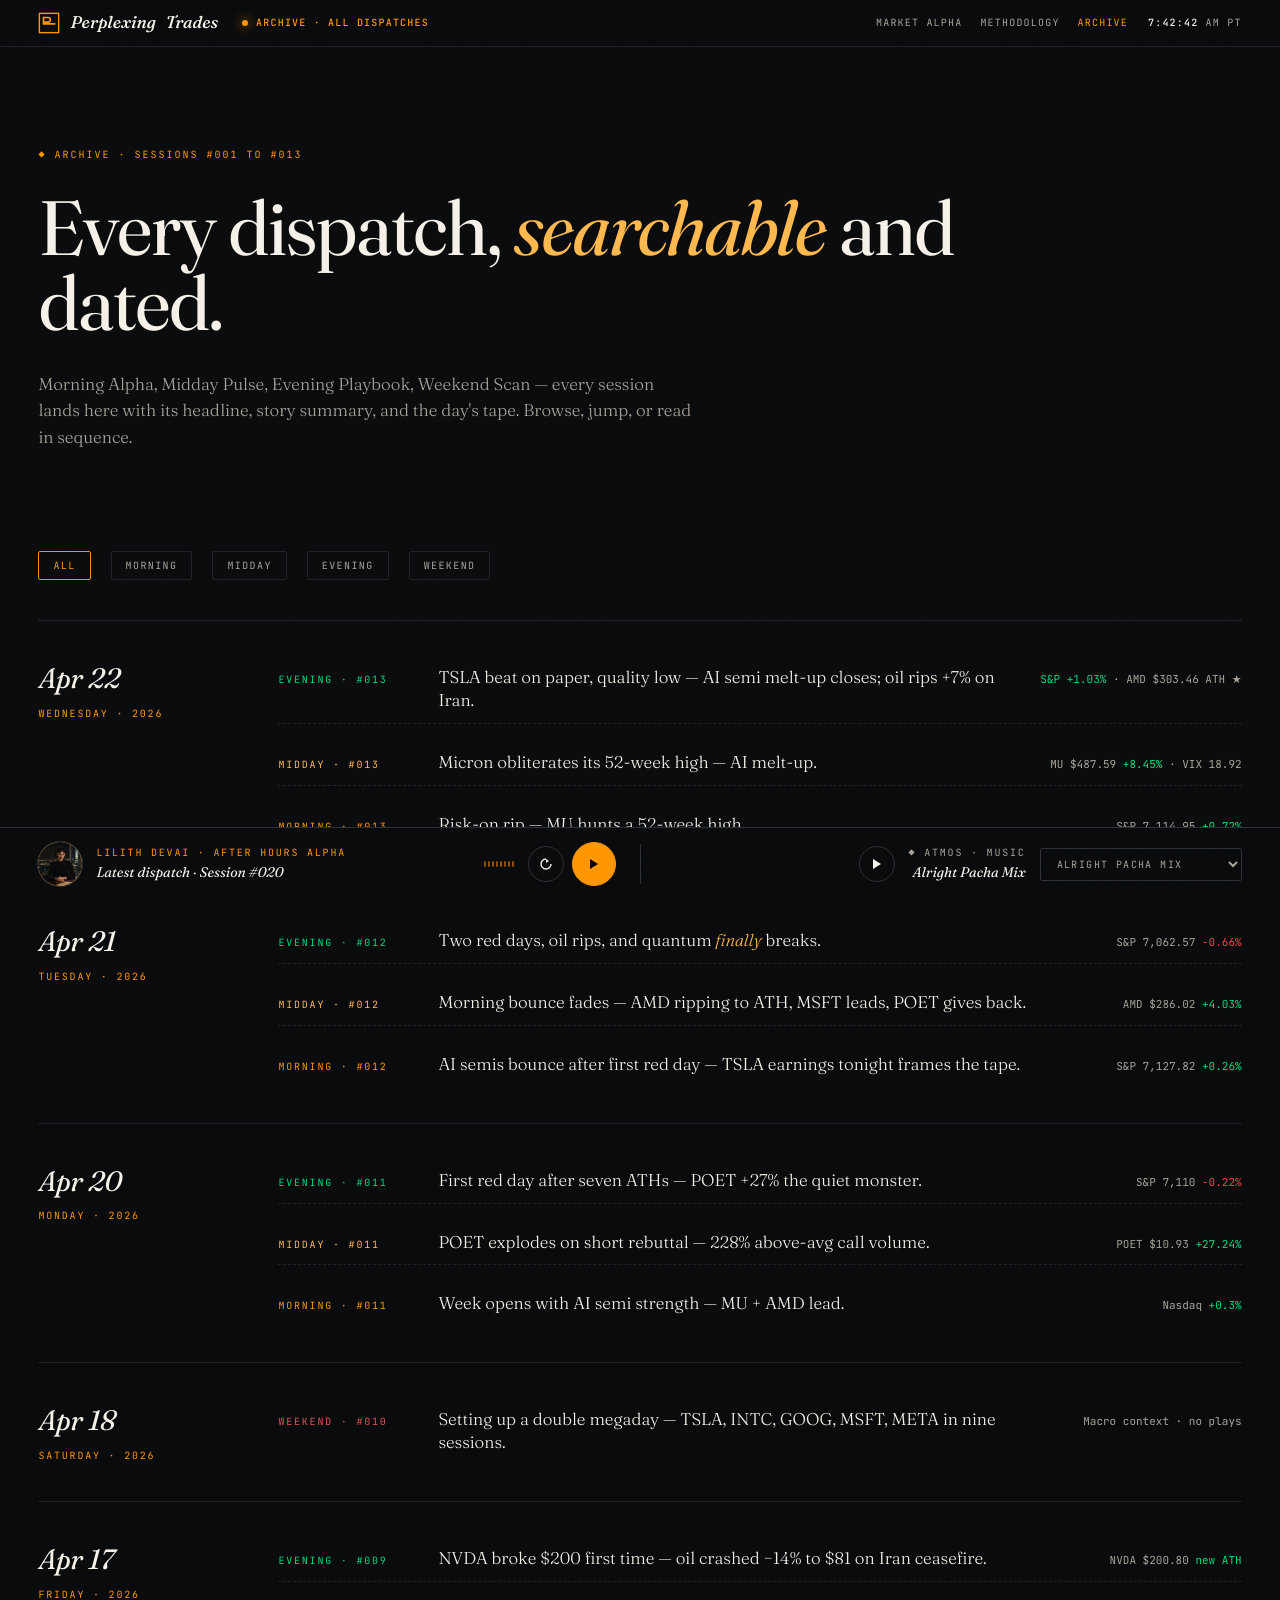
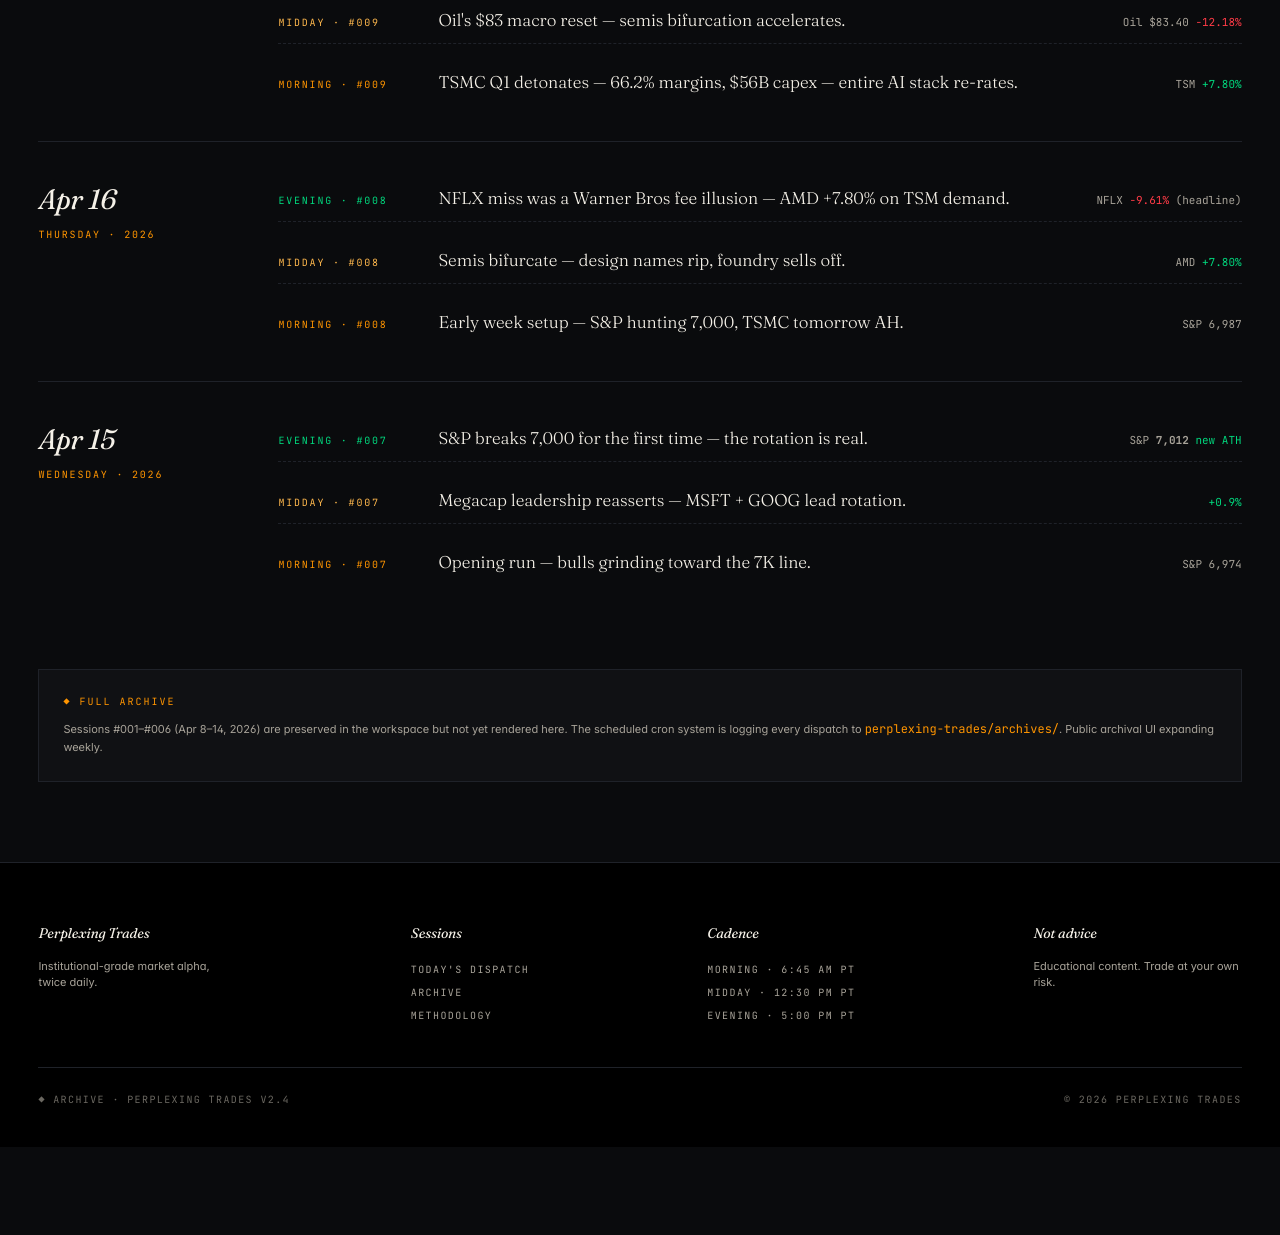
==== commit 5bca6e72: "Morning Alpha Apr 29 — Session #020 · Super Wednesday FOMC + Mag 4 earnings AH · 5 plays + fresh Lil" ====
--- a/archive.html
+++ b/archive.html
@@ -289,7 +289,7 @@
     <div class="lvp-avatar" id="lvp-avatar"><img src="assets/lilith-portrait.jpg" alt="Lilith" /></div>
     <div class="lvp-meta">
       <div class="lvp-who">Lilith Devai · After Hours Alpha</div>
-      <div class="lvp-title">Latest dispatch · Session #019</div>
+      <div class="lvp-title">Latest dispatch · Session #020</div>
     </div>
     <div class="lvp-wave" id="lvp-wave" aria-hidden="true">
       <span></span><span></span><span></span><span></span><span></span><span></span><span></span><span></span>
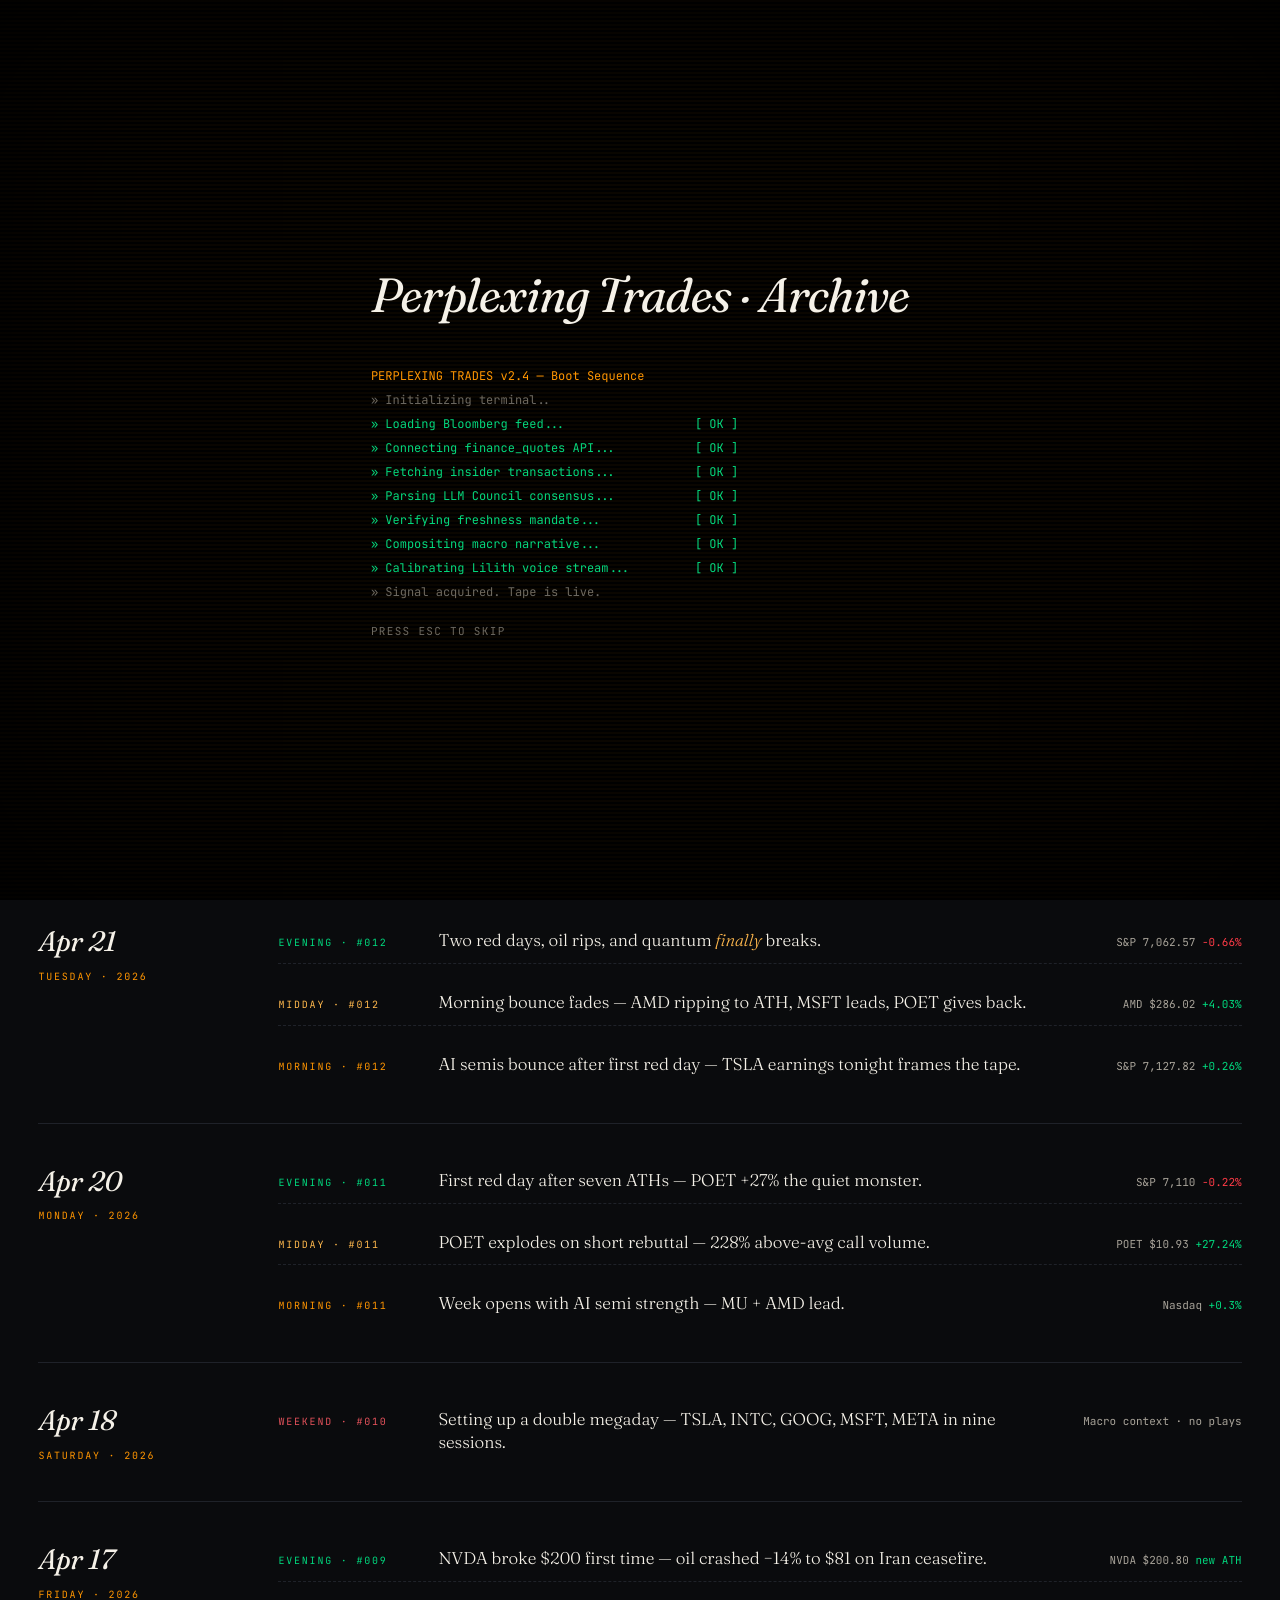
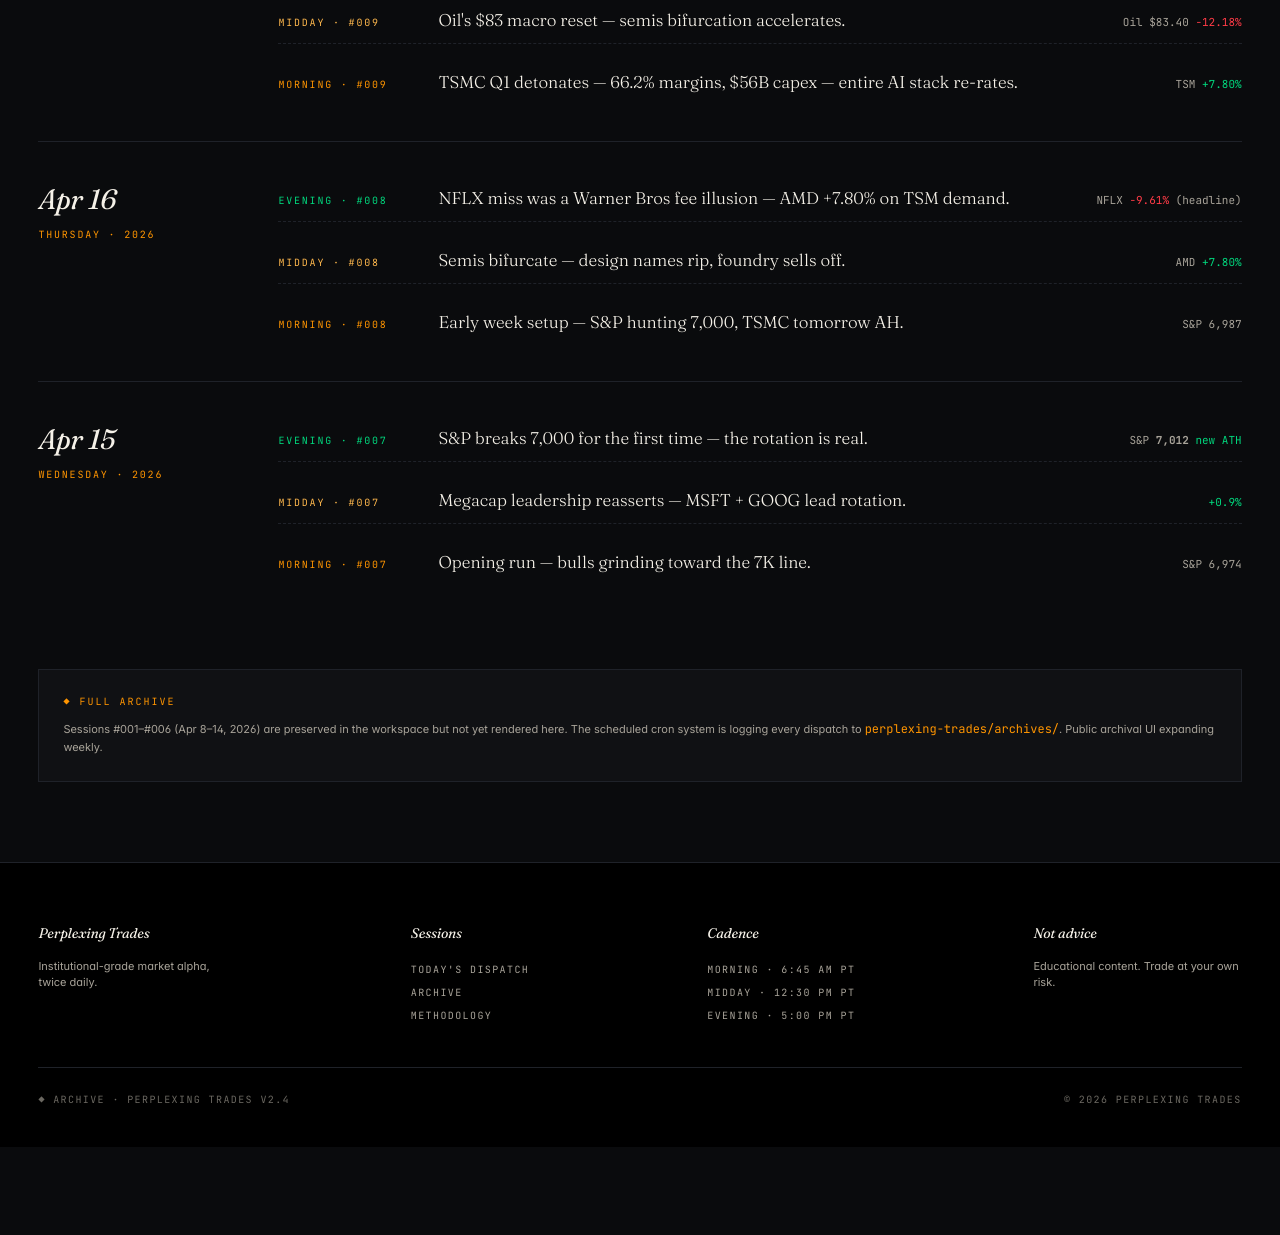
==== commit 34766716: "Midday Pulse Apr 29 — Session #021 · INTC +11% nearing 9 ST · pre-FOMC + Mag 4" ====
--- a/archive.html
+++ b/archive.html
@@ -289,7 +289,7 @@
     <div class="lvp-avatar" id="lvp-avatar"><img src="assets/lilith-portrait.jpg" alt="Lilith" /></div>
     <div class="lvp-meta">
       <div class="lvp-who">Lilith Devai · After Hours Alpha</div>
-      <div class="lvp-title">Latest dispatch · Session #020</div>
+      <div class="lvp-title">Latest dispatch · Session #021</div>
     </div>
     <div class="lvp-wave" id="lvp-wave" aria-hidden="true">
       <span></span><span></span><span></span><span></span><span></span><span></span><span></span><span></span>
